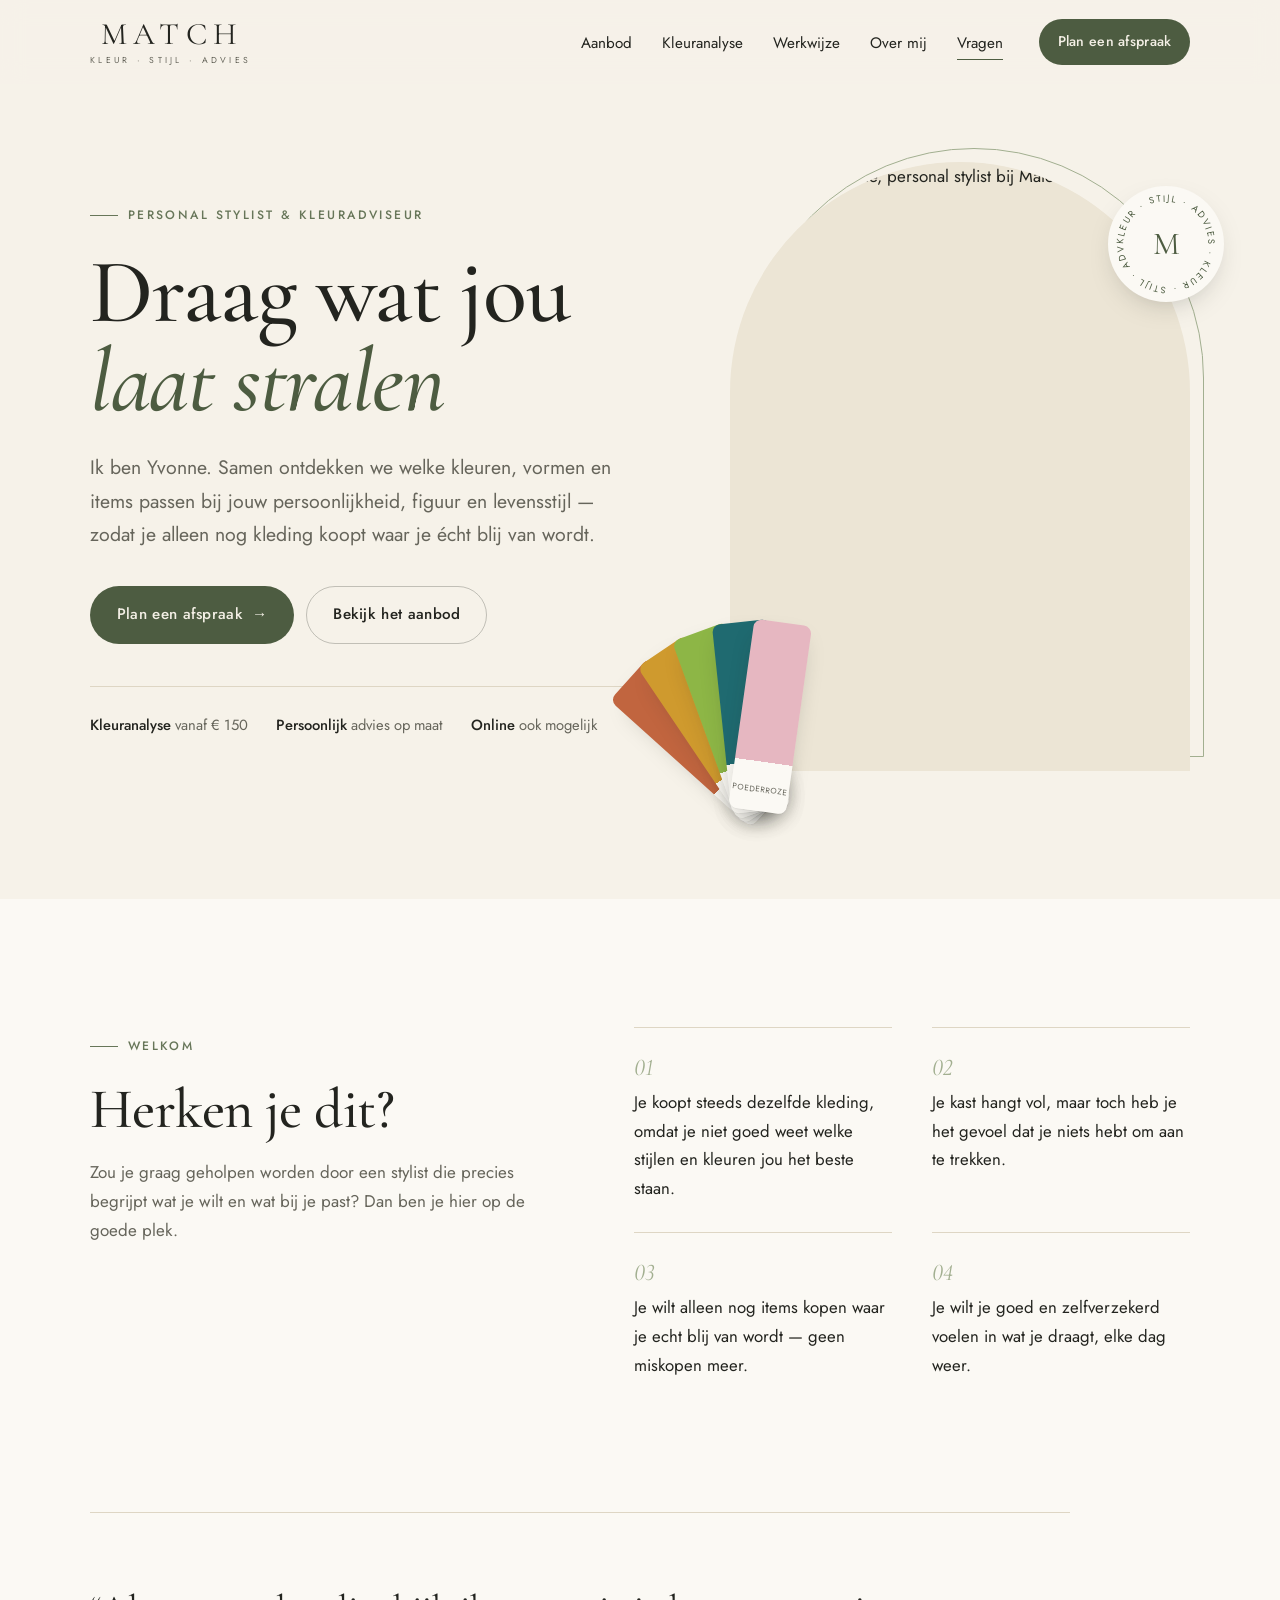
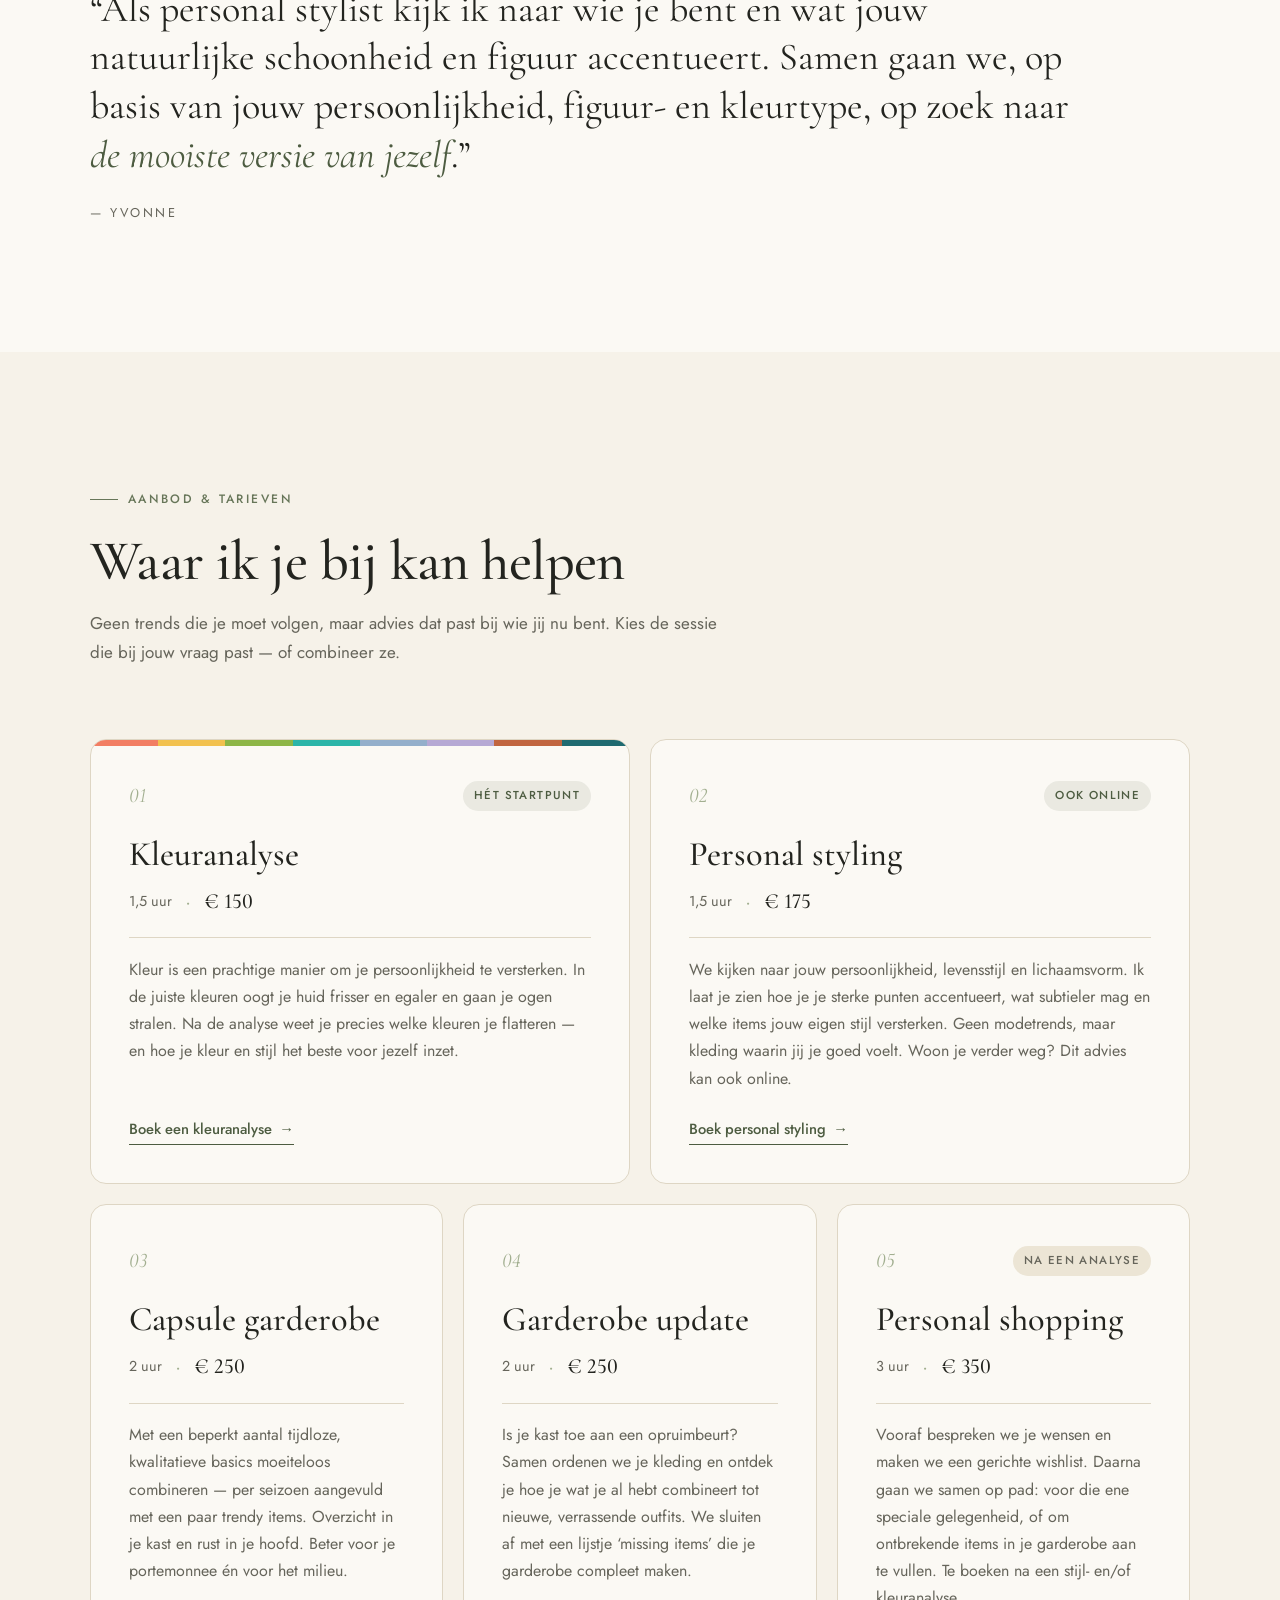
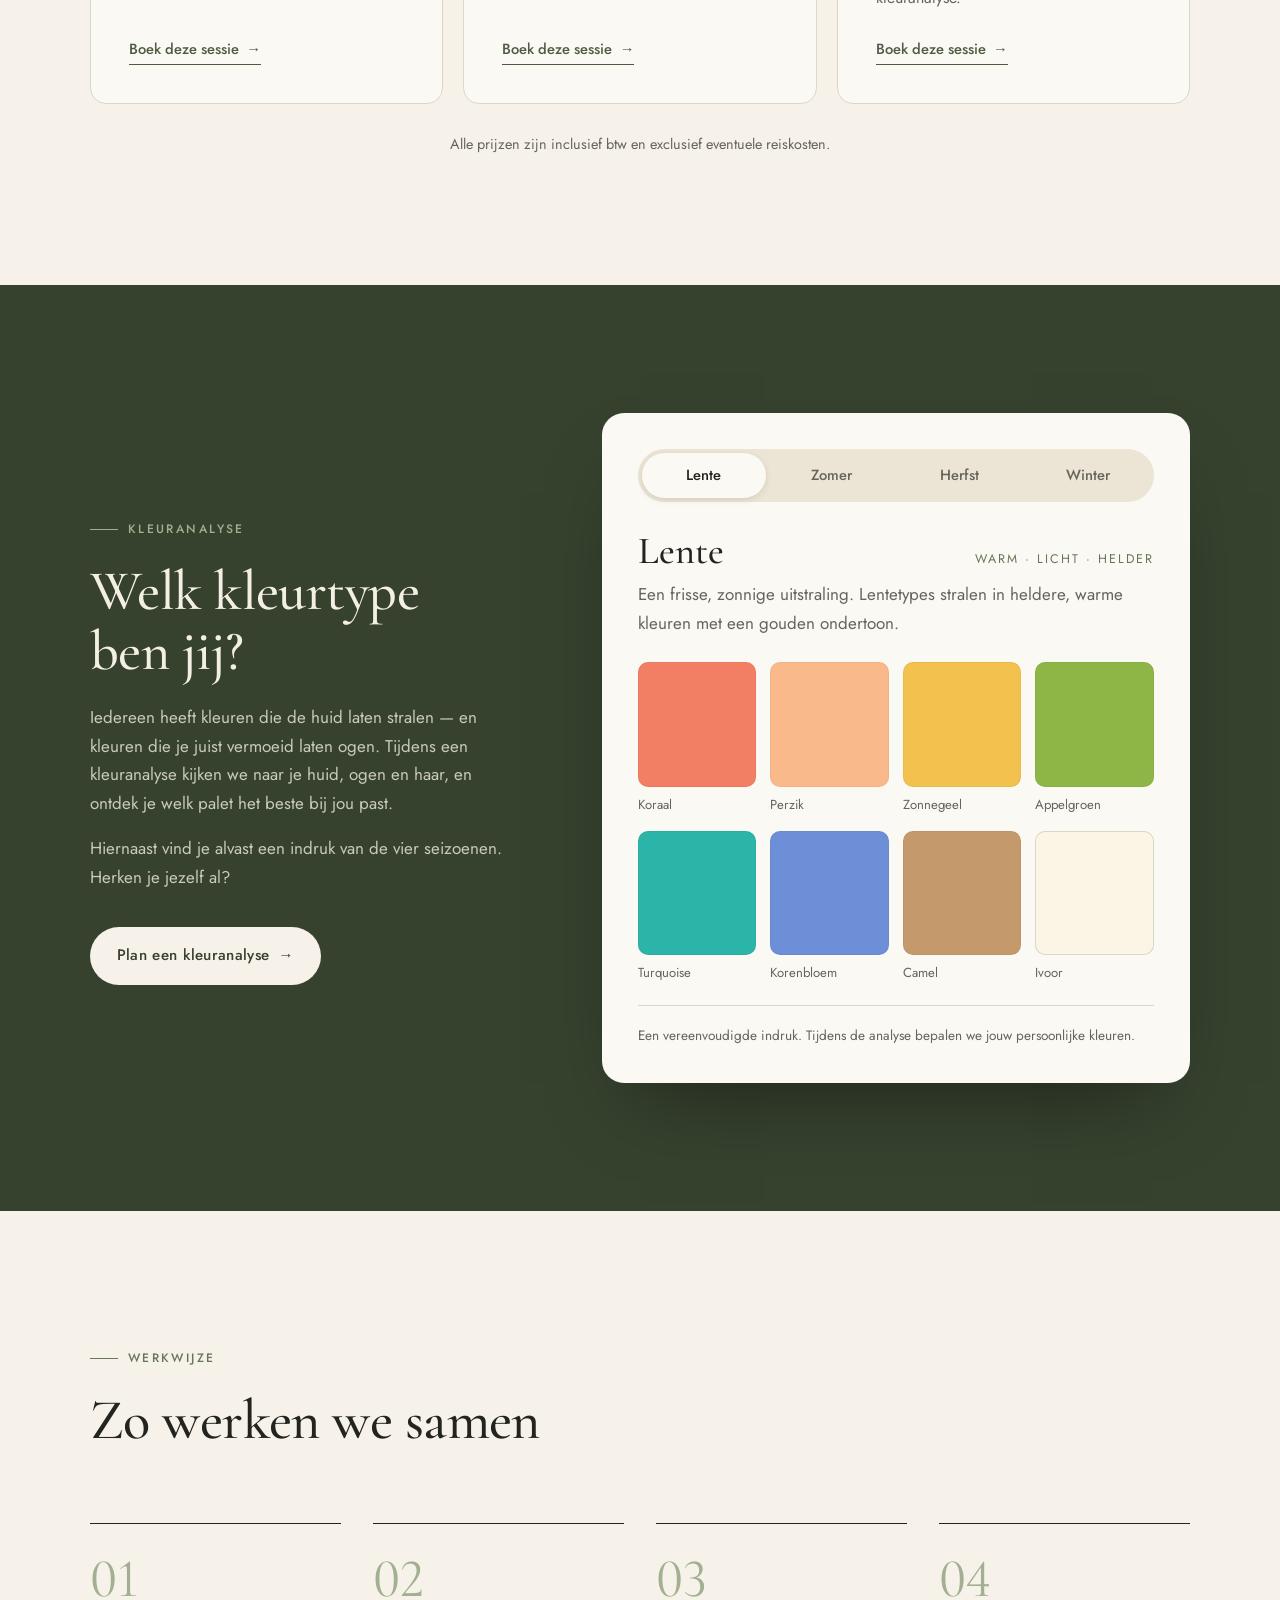
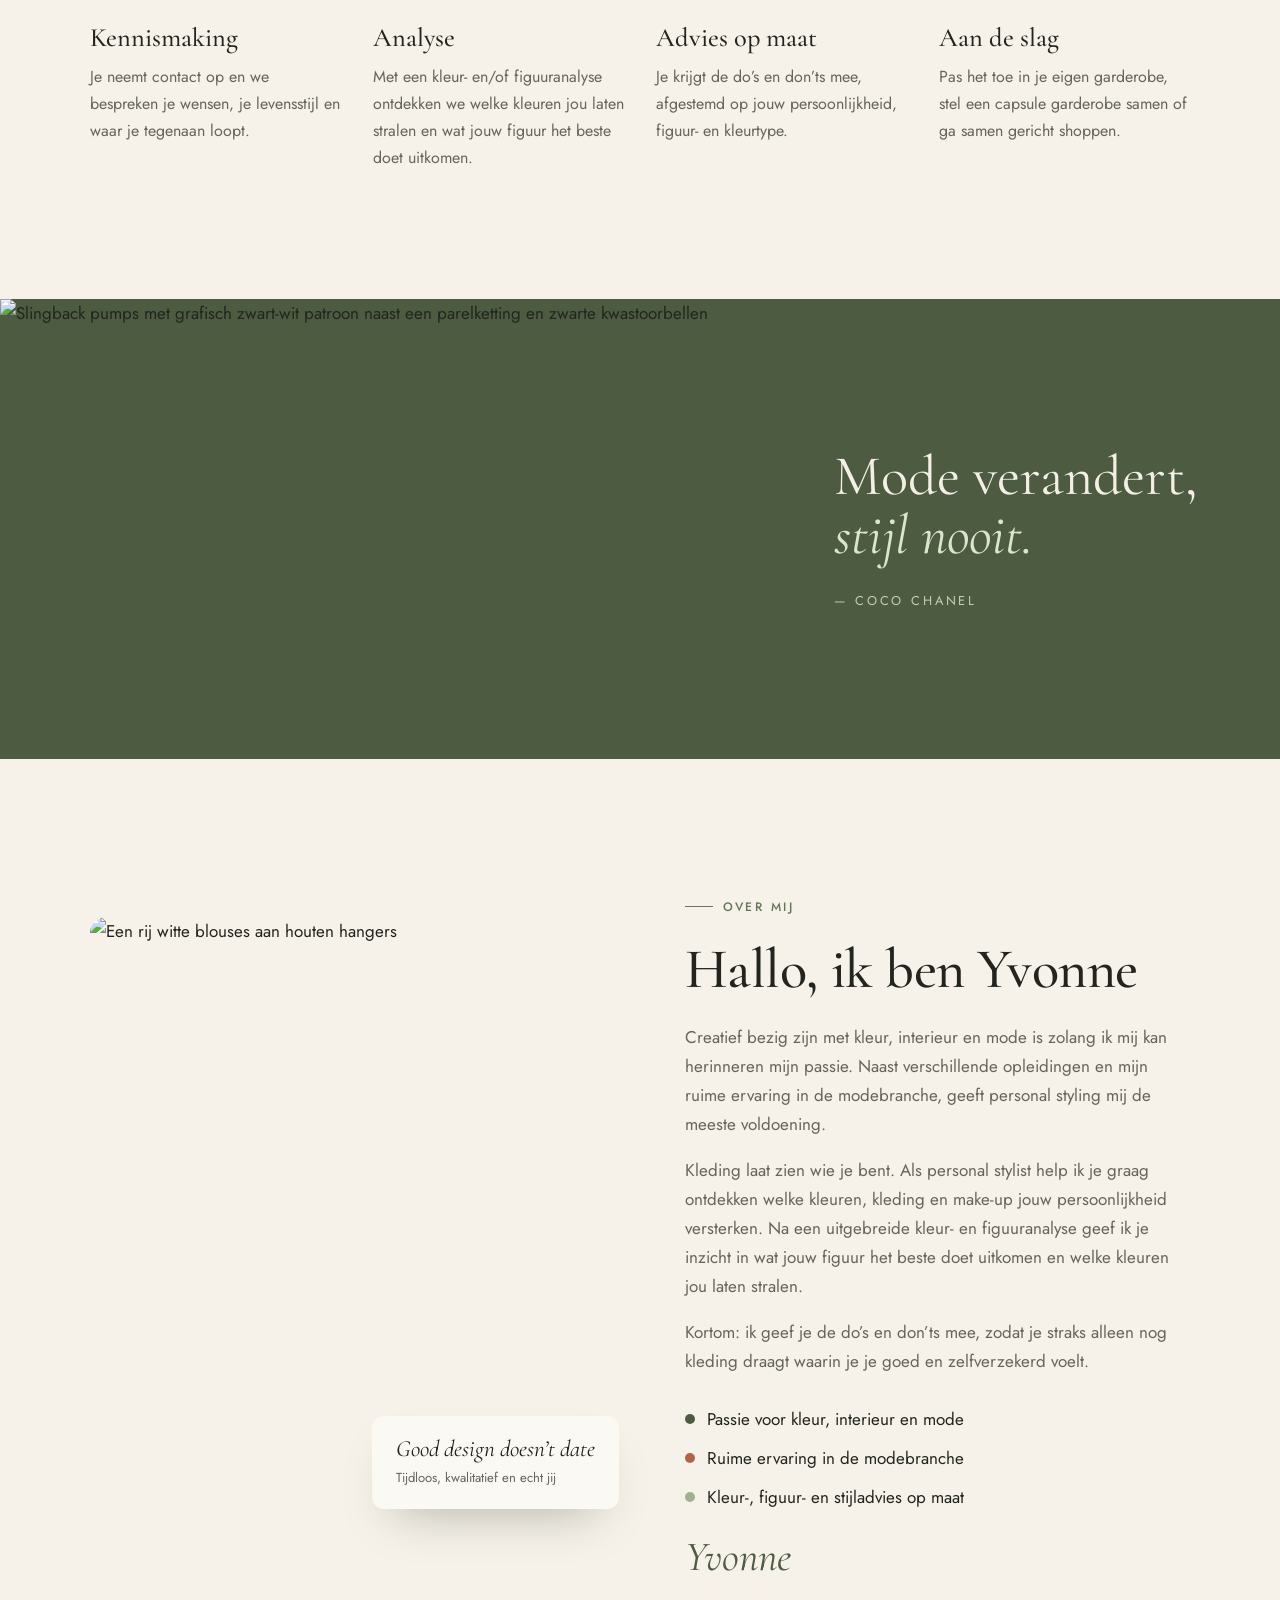
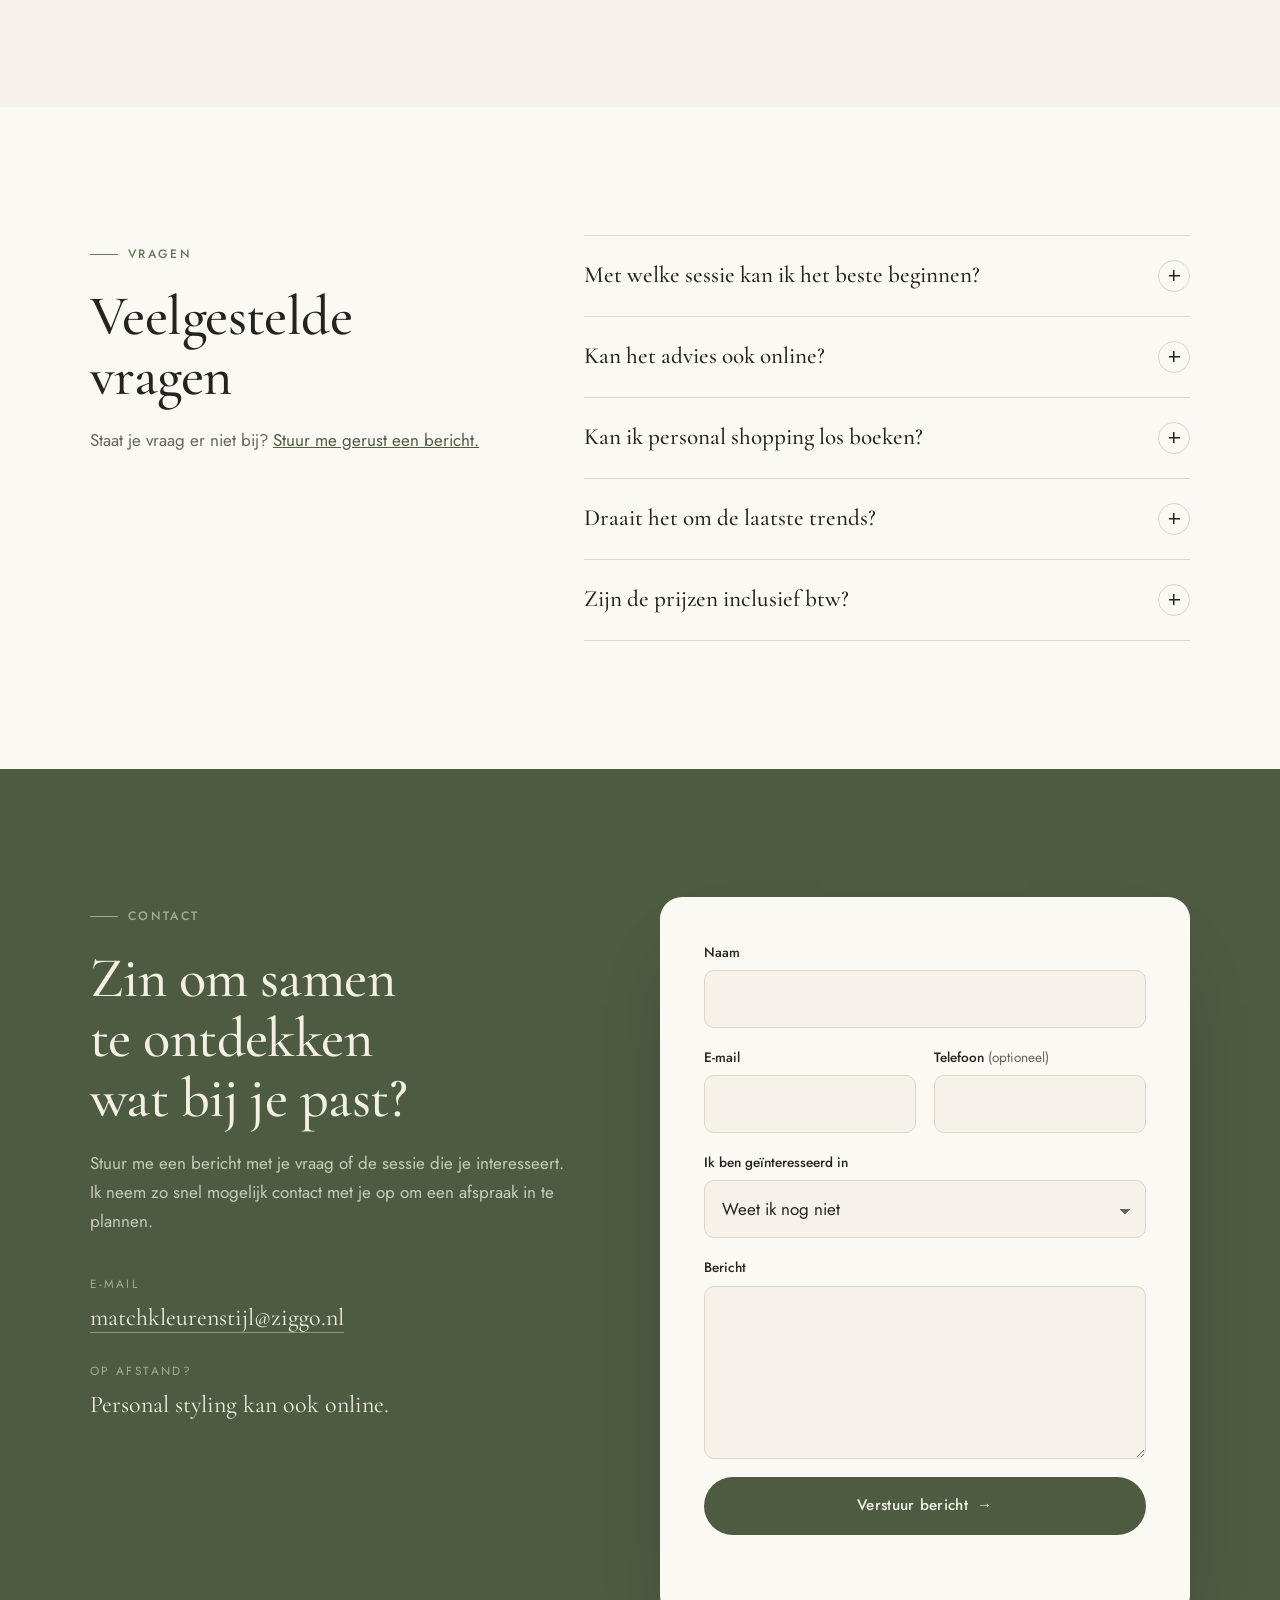
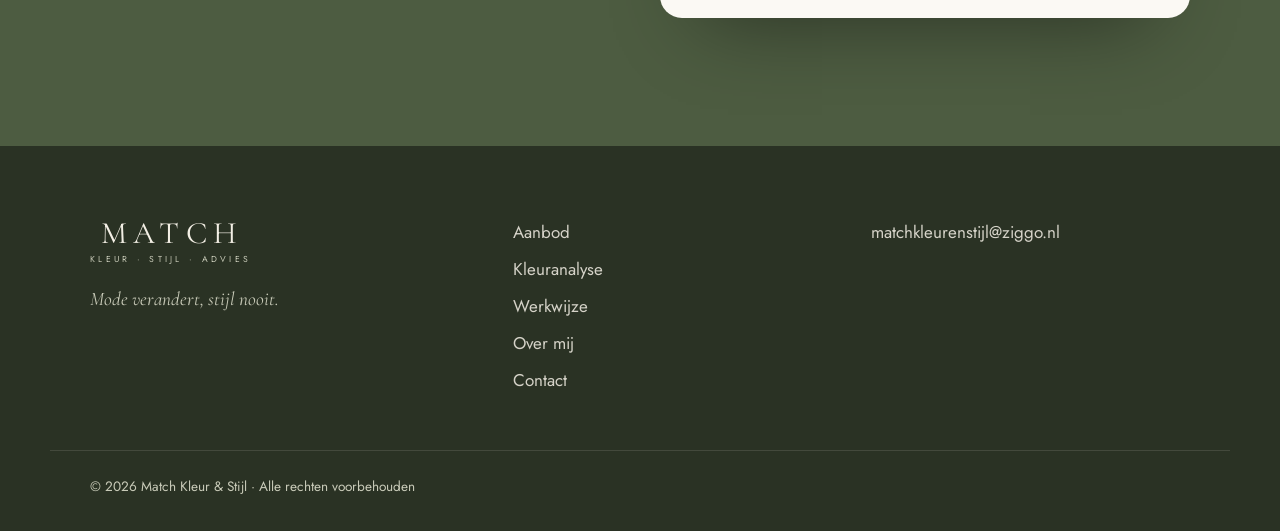
==== index.html @ b8c2ab74 "Redesign Match Kleur & Stijl website (preview, noindex) Static one-page site: hero, services with pr" ====
<!doctype html>
<html lang="nl">
<head>
  <meta charset="utf-8">
  <meta name="viewport" content="width=device-width, initial-scale=1">
  <!-- Preview build: keep out of search engines. Remove this line when the site goes live. -->
  <meta name="robots" content="noindex, nofollow">
  <title>Match Kleur &amp; Stijl | Kleuranalyse &amp; personal styling door Yvonne</title>
  <meta name="description" content="Persoonlijk kleur- en stijladvies van Yvonne. Kleuranalyse, personal styling, capsule garderobe, garderobe update en personal shopping. Ontdek wat jou laat stralen.">
  <link rel="canonical" href="https://www.matchkleurenstijl.nl/">
  <meta name="theme-color" content="#4D5C41">

  <meta property="og:type" content="website">
  <meta property="og:locale" content="nl_NL">
  <meta property="og:site_name" content="Match Kleur &amp; Stijl">
  <meta property="og:title" content="Match Kleur &amp; Stijl — Draag wat jou laat stralen">
  <meta property="og:description" content="Persoonlijk kleur- en stijladvies van Yvonne: kleuranalyse, personal styling, capsule garderobe en personal shopping.">
  <meta property="og:url" content="https://www.matchkleurenstijl.nl/">
  <meta property="og:image" content="https://irp.cdn-website.com/dffe82bb/dms3rep/multi/opt/Yvonne+web+juli+2026-1920w.jpg">

  <link rel="icon" href="data:image/svg+xml,%3Csvg xmlns='http://www.w3.org/2000/svg' viewBox='0 0 64 64'%3E%3Crect width='64' height='64' rx='14' fill='%234D5C41'/%3E%3Ctext x='32' y='44' text-anchor='middle' font-family='Georgia,serif' font-size='34' fill='%23F6F2E9'%3EM%3C/text%3E%3C/svg%3E">

  <link rel="preconnect" href="https://fonts.googleapis.com">
  <link rel="preconnect" href="https://fonts.gstatic.com" crossorigin>
  <link rel="stylesheet" href="https://fonts.googleapis.com/css2?family=Cormorant+Garamond:ital,wght@0,400;0,500;0,600;1,400;1,500&family=Jost:wght@300;400;500&display=swap">
  <link rel="preload" as="image" href="https://irp.cdn-website.com/dffe82bb/dms3rep/multi/opt/Yvonne+web+juli+2026-1920w.jpg">
  <link rel="stylesheet" href="assets/css/style.css">

  <script type="application/ld+json">
  {
    "@context": "https://schema.org",
    "@type": "ProfessionalService",
    "name": "Match Kleur & Stijl",
    "description": "Persoonlijk kleur- en stijladvies: kleuranalyse, personal styling, capsule garderobe, garderobe update en personal shopping.",
    "url": "https://www.matchkleurenstijl.nl/",
    "email": "matchkleurenstijl@ziggo.nl",
    "image": "https://irp.cdn-website.com/dffe82bb/dms3rep/multi/opt/Yvonne+web+juli+2026-1920w.jpg",
    "priceRange": "€150 – €350",
    "founder": { "@type": "Person", "name": "Yvonne" },
    "areaServed": "NL",
    "hasOfferCatalog": {
      "@type": "OfferCatalog",
      "name": "Aanbod",
      "itemListElement": [
        { "@type": "Offer", "price": "150", "priceCurrency": "EUR", "itemOffered": { "@type": "Service", "name": "Kleuranalyse (1,5 uur)" } },
        { "@type": "Offer", "price": "175", "priceCurrency": "EUR", "itemOffered": { "@type": "Service", "name": "Personal styling (1,5 uur)" } },
        { "@type": "Offer", "price": "250", "priceCurrency": "EUR", "itemOffered": { "@type": "Service", "name": "Capsule garderobe (2 uur)" } },
        { "@type": "Offer", "price": "250", "priceCurrency": "EUR", "itemOffered": { "@type": "Service", "name": "Garderobe update (2 uur)" } },
        { "@type": "Offer", "price": "350", "priceCurrency": "EUR", "itemOffered": { "@type": "Service", "name": "Personal shopping (3 uur)" } }
      ]
    }
  }
  </script>
</head>
<body>
  <a class="skip-link" href="#main">Naar de inhoud</a>

  <header class="site-header" id="site-header">
    <div class="container header-inner">
      <a class="wordmark" href="#top" aria-label="Match Kleur &amp; Stijl, naar boven">
        <span class="wm-main">Match</span>
        <span class="wm-sub">Kleur · Stijl · Advies</span>
      </a>

      <nav class="main-nav" id="main-nav" aria-label="Hoofdmenu">
        <ul>
          <li><a href="#aanbod">Aanbod</a></li>
          <li><a href="#kleuranalyse">Kleuranalyse</a></li>
          <li><a href="#werkwijze">Werkwijze</a></li>
          <li><a href="#over">Over mij</a></li>
          <li><a href="#vragen">Vragen</a></li>
        </ul>
        <a class="btn btn-primary btn-sm" href="#contact">Plan een afspraak</a>
      </nav>

      <button class="nav-toggle" type="button" aria-expanded="false" aria-controls="main-nav">
        <span class="sr-only">Menu openen</span>
        <span class="bars" aria-hidden="true"></span>
      </button>
    </div>
  </header>

  <main id="main">

    <!-- HERO -->
    <section class="hero" id="top">
      <div class="container hero-grid">
        <div class="hero-copy">
          <p class="eyebrow reveal">Personal stylist &amp; kleuradviseur</p>
          <h1 class="reveal">Draag wat jou <em>laat stralen</em></h1>
          <p class="lead reveal">
            Ik ben Yvonne. Samen ontdekken we welke kleuren, vormen en items passen bij jouw
            persoonlijkheid, figuur en levensstijl — zodat je alleen nog kleding koopt waar je
            écht blij van wordt.
          </p>
          <div class="hero-actions reveal">
            <a class="btn btn-primary" href="#contact">Plan een afspraak <span aria-hidden="true">→</span></a>
            <a class="btn btn-ghost" href="#aanbod">Bekijk het aanbod</a>
          </div>
          <ul class="hero-facts reveal">
            <li><strong>Kleuranalyse</strong> vanaf € 150</li>
            <li><strong>Persoonlijk</strong> advies op maat</li>
            <li><strong>Online</strong> ook mogelijk</li>
          </ul>
        </div>

        <div class="hero-visual reveal">
          <figure class="arch">
            <img src="https://irp.cdn-website.com/dffe82bb/dms3rep/multi/opt/Yvonne+web+juli+2026-1920w.jpg"
                 alt="Portret van Yvonne, personal stylist bij Match Kleur &amp; Stijl"
                 width="1365" height="1898" fetchpriority="high">
          </figure>

          <div class="fan" aria-hidden="true">
            <span class="chip" style="--c:#C1653F; --r:-48deg"><i>Terracotta</i></span>
            <span class="chip" style="--c:#CF9A2E; --r:-34deg"><i>Oker</i></span>
            <span class="chip" style="--c:#8DB646; --r:-20deg"><i>Appelgroen</i></span>
            <span class="chip" style="--c:#1F6A70; --r:-6deg"><i>Petrol</i></span>
            <span class="chip" style="--c:#E6B7C1; --r:8deg"><i>Poederroze</i></span>
          </div>

          <div class="badge" aria-hidden="true">
            <svg viewBox="0 0 120 120">
              <defs><path id="circle" d="M60,60 m-44,0 a44,44 0 1,1 88,0 a44,44 0 1,1 -88,0"/></defs>
              <text><textPath href="#circle">Kleur · Stijl · Advies · Kleur · Stijl · Advies ·</textPath></text>
            </svg>
            <span class="badge-m">M</span>
          </div>
        </div>
      </div>
    </section>

    <!-- HERKEN JE DIT -->
    <section class="section recognize" aria-labelledby="herken-title">
      <div class="container recognize-grid">
        <div class="recognize-head">
          <p class="eyebrow reveal">Welkom</p>
          <h2 id="herken-title" class="reveal">Herken je dit?</h2>
          <p class="reveal">Zou je graag geholpen worden door een stylist die precies begrijpt wat je wilt en wat bij je past? Dan ben je hier op de goede plek.</p>
        </div>
        <ol class="recognize-list">
          <li class="reveal"><span class="num">01</span><p>Je koopt steeds dezelfde kleding, omdat je niet goed weet welke stijlen en kleuren jou het beste staan.</p></li>
          <li class="reveal"><span class="num">02</span><p>Je kast hangt vol, maar toch heb je het gevoel dat je niets hebt om aan te trekken.</p></li>
          <li class="reveal"><span class="num">03</span><p>Je wilt alleen nog items kopen waar je echt blij van wordt — geen miskopen meer.</p></li>
          <li class="reveal"><span class="num">04</span><p>Je wilt je goed en zelfverzekerd voelen in wat je draagt, elke dag weer.</p></li>
        </ol>
      </div>

      <div class="container">
        <blockquote class="statement reveal">
          <p>“Als personal stylist kijk ik naar wie je bent en wat jouw natuurlijke schoonheid en figuur accentueert. Samen gaan we, op basis van jouw persoonlijkheid, figuur- en kleurtype, op zoek naar <em>de mooiste versie van jezelf</em>.”</p>
          <footer>— Yvonne</footer>
        </blockquote>
      </div>
    </section>

    <!-- AANBOD -->
    <section class="section offer" id="aanbod" aria-labelledby="aanbod-title">
      <div class="container">
        <div class="section-head">
          <p class="eyebrow reveal">Aanbod &amp; tarieven</p>
          <h2 id="aanbod-title" class="reveal">Waar ik je bij kan helpen</h2>
          <p class="reveal">Geen trends die je moet volgen, maar advies dat past bij wie jij nu bent. Kies de sessie die bij jouw vraag past — of combineer ze.</p>
        </div>

        <div class="cards">
          <article class="card card-featured reveal">
            <div class="card-stripe" aria-hidden="true"></div>
            <div class="card-top"><span class="card-num">01</span><span class="tag">Hét startpunt</span></div>
            <h3>Kleuranalyse</h3>
            <p class="card-meta"><span>1,5 uur</span><span class="price">€ 150</span></p>
            <p>Kleur is een prachtige manier om je persoonlijkheid te versterken. In de juiste kleuren oogt je huid frisser en egaler en gaan je ogen stralen. Na de analyse weet je precies welke kleuren je flatteren — en hoe je kleur en stijl het beste voor jezelf inzet.</p>
            <a class="card-link" href="#contact" data-service="Kleuranalyse">Boek een kleuranalyse <span aria-hidden="true">→</span></a>
          </article>

          <article class="card card-featured reveal">
            <div class="card-top"><span class="card-num">02</span><span class="tag">Ook online</span></div>
            <h3>Personal styling</h3>
            <p class="card-meta"><span>1,5 uur</span><span class="price">€ 175</span></p>
            <p>We kijken naar jouw persoonlijkheid, levensstijl en lichaamsvorm. Ik laat je zien hoe je je sterke punten accentueert, wat subtieler mag en welke items jouw eigen stijl versterken. Geen modetrends, maar kleding waarin jij je goed voelt. Woon je verder weg? Dit advies kan ook online.</p>
            <a class="card-link" href="#contact" data-service="Personal styling">Boek personal styling <span aria-hidden="true">→</span></a>
          </article>

          <article class="card reveal">
            <div class="card-top"><span class="card-num">03</span></div>
            <h3>Capsule garderobe</h3>
            <p class="card-meta"><span>2 uur</span><span class="price">€ 250</span></p>
            <p>Met een beperkt aantal tijdloze, kwalitatieve basics moeiteloos combineren — per seizoen aangevuld met een paar trendy items. Overzicht in je kast en rust in je hoofd. Beter voor je portemonnee én voor het milieu.</p>
            <a class="card-link" href="#contact" data-service="Capsule garderobe">Boek deze sessie <span aria-hidden="true">→</span></a>
          </article>

          <article class="card reveal">
            <div class="card-top"><span class="card-num">04</span></div>
            <h3>Garderobe update</h3>
            <p class="card-meta"><span>2 uur</span><span class="price">€ 250</span></p>
            <p>Is je kast toe aan een opruimbeurt? Samen ordenen we je kleding en ontdek je hoe je wat je al hebt combineert tot nieuwe, verrassende outfits. We sluiten af met een lijstje ‘missing items’ die je garderobe compleet maken.</p>
            <a class="card-link" href="#contact" data-service="Garderobe update">Boek deze sessie <span aria-hidden="true">→</span></a>
          </article>

          <article class="card reveal">
            <div class="card-top"><span class="card-num">05</span><span class="tag tag-muted">Na een analyse</span></div>
            <h3>Personal shopping</h3>
            <p class="card-meta"><span>3 uur</span><span class="price">€ 350</span></p>
            <p>Vooraf bespreken we je wensen en maken we een gerichte wishlist. Daarna gaan we samen op pad: voor die ene speciale gelegenheid, of om ontbrekende items in je garderobe aan te vullen. Te boeken na een stijl- en/of kleuranalyse.</p>
            <a class="card-link" href="#contact" data-service="Personal shopping">Boek deze sessie <span aria-hidden="true">→</span></a>
          </article>
        </div>

        <p class="fineprint reveal">Alle prijzen zijn inclusief btw en exclusief eventuele reiskosten.</p>
      </div>
    </section>

    <!-- KLEURANALYSE -->
    <section class="section colors" id="kleuranalyse" aria-labelledby="kleur-title">
      <div class="container colors-grid">
        <div class="colors-copy">
          <p class="eyebrow eyebrow-light reveal">Kleuranalyse</p>
          <h2 id="kleur-title" class="reveal">Welk kleurtype ben jij?</h2>
          <p class="reveal">Iedereen heeft kleuren die de huid laten stralen — en kleuren die je juist vermoeid laten ogen. Tijdens een kleuranalyse kijken we naar je huid, ogen en haar, en ontdek je welk palet het beste bij jou past.</p>
          <p class="reveal">Hiernaast vind je alvast een indruk van de vier seizoenen. Herken je jezelf al?</p>
          <a class="btn btn-light reveal" href="#contact" data-service="Kleuranalyse">Plan een kleuranalyse <span aria-hidden="true">→</span></a>
        </div>

        <div class="palette reveal">
          <div class="season-tabs" role="tablist" aria-label="Kleurseizoenen">
            <button role="tab" id="tab-lente" aria-controls="panel-lente" aria-selected="true">Lente</button>
            <button role="tab" id="tab-zomer" aria-controls="panel-zomer" aria-selected="false" tabindex="-1">Zomer</button>
            <button role="tab" id="tab-herfst" aria-controls="panel-herfst" aria-selected="false" tabindex="-1">Herfst</button>
            <button role="tab" id="tab-winter" aria-controls="panel-winter" aria-selected="false" tabindex="-1">Winter</button>
          </div>

          <div class="season-panel" role="tabpanel" id="panel-lente" aria-labelledby="tab-lente">
            <div class="season-head">
              <h3>Lente</h3>
              <p class="season-keys">Warm · licht · helder</p>
            </div>
            <p>Een frisse, zonnige uitstraling. Lentetypes stralen in heldere, warme kleuren met een gouden ondertoon.</p>
            <ul class="swatches">
              <li style="--c:#F27E63"><span class="sw"></span>Koraal</li>
              <li style="--c:#F9B98B"><span class="sw"></span>Perzik</li>
              <li style="--c:#F2C14E"><span class="sw"></span>Zonnegeel</li>
              <li style="--c:#8DB646"><span class="sw"></span>Appelgroen</li>
              <li style="--c:#2BB5A8"><span class="sw"></span>Turquoise</li>
              <li style="--c:#6C8FD8"><span class="sw"></span>Korenbloem</li>
              <li style="--c:#C49A6C"><span class="sw"></span>Camel</li>
              <li style="--c:#FBF5E6"><span class="sw sw-light"></span>Ivoor</li>
            </ul>
          </div>

          <div class="season-panel" role="tabpanel" id="panel-zomer" aria-labelledby="tab-zomer">
            <div class="season-head">
              <h3>Zomer</h3>
              <p class="season-keys">Koel · licht · zacht</p>
            </div>
            <p>Zacht en verfijnd. Zomertypes komen het mooist uit in gedempte, koele tinten met een blauwe ondertoon.</p>
            <ul class="swatches">
              <li style="--c:#E6B7C1"><span class="sw"></span>Poederroze</li>
              <li style="--c:#B6A9D4"><span class="sw"></span>Lavendel</li>
              <li style="--c:#94AFCB"><span class="sw"></span>Zachtblauw</li>
              <li style="--c:#A9C4B8"><span class="sw"></span>Mintgrijs</li>
              <li style="--c:#B85C7E"><span class="sw"></span>Framboos</li>
              <li style="--c:#B28588"><span class="sw"></span>Oudroze</li>
              <li style="--c:#9DA3A8"><span class="sw"></span>Duifgrijs</li>
              <li style="--c:#4E6383"><span class="sw"></span>Grijsblauw</li>
            </ul>
          </div>

          <div class="season-panel" role="tabpanel" id="panel-herfst" aria-labelledby="tab-herfst">
            <div class="season-head">
              <h3>Herfst</h3>
              <p class="season-keys">Warm · diep · gedempt</p>
            </div>
            <p>Rijk en aards. Herfsttypes stralen in warme, diepe kleuren die doen denken aan bladeren, kruiden en goud.</p>
            <ul class="swatches">
              <li style="--c:#C1653F"><span class="sw"></span>Terracotta</li>
              <li style="--c:#CF9A2E"><span class="sw"></span>Mosterd</li>
              <li style="--c:#6F7C3A"><span class="sw"></span>Olijf</li>
              <li style="--c:#9C4A26"><span class="sw"></span>Roest</li>
              <li style="--c:#B8865A"><span class="sw"></span>Camel</li>
              <li style="--c:#1F6A70"><span class="sw"></span>Petrol</li>
              <li style="--c:#5A3A26"><span class="sw"></span>Chocolade</li>
              <li style="--c:#F1E3C6"><span class="sw sw-light"></span>Crème</li>
            </ul>
          </div>

          <div class="season-panel" role="tabpanel" id="panel-winter" aria-labelledby="tab-winter">
            <div class="season-head">
              <h3>Winter</h3>
              <p class="season-keys">Koel · diep · helder</p>
            </div>
            <p>Krachtig en contrastrijk. Wintertypes dragen heldere, koele kleuren en zwart-witcontrasten moeiteloos.</p>
            <ul class="swatches">
              <li style="--c:#FFFFFF"><span class="sw sw-light"></span>Zuiver wit</li>
              <li style="--c:#141414"><span class="sw"></span>Zwart</li>
              <li style="--c:#2445A8"><span class="sw"></span>Koningsblauw</li>
              <li style="--c:#00855F"><span class="sw"></span>Smaragd</li>
              <li style="--c:#C8137A"><span class="sw"></span>Fuchsia</li>
              <li style="--c:#F4D9E6"><span class="sw sw-light"></span>IJsroze</li>
              <li style="--c:#B5122E"><span class="sw"></span>Blauwrood</li>
              <li style="--c:#3A3D43"><span class="sw"></span>Antraciet</li>
            </ul>
          </div>

          <p class="palette-note">Een vereenvoudigde indruk. Tijdens de analyse bepalen we jouw persoonlijke kleuren.</p>
        </div>
      </div>
    </section>

    <!-- WERKWIJZE -->
    <section class="section process" id="werkwijze" aria-labelledby="werkwijze-title">
      <div class="container">
        <div class="section-head">
          <p class="eyebrow reveal">Werkwijze</p>
          <h2 id="werkwijze-title" class="reveal">Zo werken we samen</h2>
        </div>
        <ol class="steps">
          <li class="reveal">
            <span class="step-num">01</span>
            <h3>Kennismaking</h3>
            <p>Je neemt contact op en we bespreken je wensen, je levensstijl en waar je tegenaan loopt.</p>
          </li>
          <li class="reveal">
            <span class="step-num">02</span>
            <h3>Analyse</h3>
            <p>Met een kleur- en/of figuuranalyse ontdekken we welke kleuren jou laten stralen en wat jouw figuur het beste doet uitkomen.</p>
          </li>
          <li class="reveal">
            <span class="step-num">03</span>
            <h3>Advies op maat</h3>
            <p>Je krijgt de do’s en don’ts mee, afgestemd op jouw persoonlijkheid, figuur- en kleurtype.</p>
          </li>
          <li class="reveal">
            <span class="step-num">04</span>
            <h3>Aan de slag</h3>
            <p>Pas het toe in je eigen garderobe, stel een capsule garderobe samen of ga samen gericht shoppen.</p>
          </li>
        </ol>
      </div>
    </section>

    <!-- QUOTE -->
    <section class="quote-band" aria-label="Citaat">
      <div class="quote-img">
        <img src="https://irp.cdn-website.com/dffe82bb/dms3rep/multi/opt/Augustus+top%21%21%214-1920w.JPG"
             alt="Slingback pumps met grafisch zwart-wit patroon naast een parelketting en zwarte kwastoorbellen"
             loading="lazy" width="1920" height="900">
      </div>
      <figure class="quote-text">
        <blockquote><p>Mode verandert, <em>stijl nooit.</em></p></blockquote>
        <figcaption>— Coco Chanel</figcaption>
      </figure>
    </section>

    <!-- OVER -->
    <section class="section about" id="over" aria-labelledby="over-title">
      <div class="container about-grid">
        <div class="about-visual reveal">
          <img src="https://irp.cdn-website.com/dffe82bb/dms3rep/multi/opt/Supermooi-wit-juli-2026-1280w.png"
               alt="Een rij witte blouses aan houten hangers"
               loading="lazy" width="1280" height="720">
          <div class="about-card">
            <span class="about-card-title">Good design doesn’t date</span>
            <span class="about-card-sub">Tijdloos, kwalitatief en echt jij</span>
          </div>
        </div>

        <div class="about-copy">
          <p class="eyebrow reveal">Over mij</p>
          <h2 id="over-title" class="reveal">Hallo, ik ben Yvonne</h2>
          <p class="reveal">Creatief bezig zijn met kleur, interieur en mode is zolang ik mij kan herinneren mijn passie. Naast verschillende opleidingen en mijn ruime ervaring in de modebranche, geeft personal styling mij de meeste voldoening.</p>
          <p class="reveal">Kleding laat zien wie je bent. Als personal stylist help ik je graag ontdekken welke kleuren, kleding en make-up jouw persoonlijkheid versterken. Na een uitgebreide kleur- en figuuranalyse geef ik je inzicht in wat jouw figuur het beste doet uitkomen en welke kleuren jou laten stralen.</p>
          <p class="reveal">Kortom: ik geef je de do’s en don’ts mee, zodat je straks alleen nog kleding draagt waarin je je goed en zelfverzekerd voelt.</p>
          <ul class="about-points reveal">
            <li>Passie voor kleur, interieur en mode</li>
            <li>Ruime ervaring in de modebranche</li>
            <li>Kleur-, figuur- en stijladvies op maat</li>
          </ul>
          <p class="signature reveal">Yvonne</p>
        </div>
      </div>
    </section>

    <!-- FAQ -->
    <section class="section faq" id="vragen" aria-labelledby="faq-title">
      <div class="container faq-grid">
        <div class="faq-head">
          <p class="eyebrow reveal">Vragen</p>
          <h2 id="faq-title" class="reveal">Veelgestelde vragen</h2>
          <p class="reveal">Staat je vraag er niet bij? <a href="#contact">Stuur me gerust een bericht.</a></p>
        </div>
        <div class="faq-list">
          <details class="reveal">
            <summary>Met welke sessie kan ik het beste beginnen?</summary>
            <p>Een kleuranalyse en/of personal styling vormen de basis: daarna weet je precies wat bij je past. Vanuit daar kun je verder met een capsule garderobe, een garderobe update of personal shopping.</p>
          </details>
          <details class="reveal">
            <summary>Kan het advies ook online?</summary>
            <p>Ja. Woon je verder weg? Geen probleem — personal styling kan ook online plaatsvinden.</p>
          </details>
          <details class="reveal">
            <summary>Kan ik personal shopping los boeken?</summary>
            <p>Personal shopping is te boeken na een stijl- en/of kleuranalyse. Zo weten we allebei al wat het beste bij je past en kunnen we de tijd volledig benutten om gericht te zoeken.</p>
          </details>
          <details class="reveal">
            <summary>Draait het om de laatste trends?</summary>
            <p>Nee. De focus ligt niet op wat de laatste modetrends voorschrijven, maar op wat echt bij je past: kleding waar jij je goed in voelt en die aansluit bij wie je nu bent.</p>
          </details>
          <details class="reveal">
            <summary>Zijn de prijzen inclusief btw?</summary>
            <p>Ja, alle prijzen zijn inclusief btw en exclusief eventuele reiskosten.</p>
          </details>
        </div>
      </div>
    </section>

    <!-- CONTACT -->
    <section class="section contact" id="contact" aria-labelledby="contact-title">
      <div class="container contact-grid">
        <div class="contact-copy">
          <p class="eyebrow eyebrow-light reveal">Contact</p>
          <h2 id="contact-title" class="reveal">Zin om samen te ontdekken wat bij je past?</h2>
          <p class="reveal">Stuur me een bericht met je vraag of de sessie die je interesseert. Ik neem zo snel mogelijk contact met je op om een afspraak in te plannen.</p>
          <dl class="contact-details reveal">
            <div>
              <dt>E-mail</dt>
              <dd><a href="mailto:matchkleurenstijl@ziggo.nl">matchkleurenstijl@ziggo.nl</a></dd>
            </div>
            <div>
              <dt>Op afstand?</dt>
              <dd>Personal styling kan ook online.</dd>
            </div>
          </dl>
        </div>

        <form class="contact-form reveal" id="contact-form" novalidate>
          <div class="field">
            <label for="f-name">Naam</label>
            <input id="f-name" name="naam" type="text" autocomplete="name" required>
          </div>
          <div class="field-row">
            <div class="field">
              <label for="f-email">E-mail</label>
              <input id="f-email" name="email" type="email" autocomplete="email" required>
            </div>
            <div class="field">
              <label for="f-phone">Telefoon <span class="optional">(optioneel)</span></label>
              <input id="f-phone" name="telefoon" type="tel" autocomplete="tel">
            </div>
          </div>
          <div class="field">
            <label for="f-service">Ik ben geïnteresseerd in</label>
            <select id="f-service" name="interesse">
              <option value="Weet ik nog niet">Weet ik nog niet</option>
              <option>Kleuranalyse</option>
              <option>Personal styling</option>
              <option>Capsule garderobe</option>
              <option>Garderobe update</option>
              <option>Personal shopping</option>
            </select>
          </div>
          <div class="field">
            <label for="f-message">Bericht</label>
            <textarea id="f-message" name="bericht" rows="5" required></textarea>
          </div>
          <button class="btn btn-primary btn-block" type="submit">Verstuur bericht <span aria-hidden="true">→</span></button>
          <p class="form-status" id="form-status" role="status" aria-live="polite"></p>
        </form>
      </div>
    </section>
  </main>

  <footer class="site-footer">
    <div class="container footer-grid">
      <div>
        <a class="wordmark wordmark-light" href="#top" aria-label="Match Kleur &amp; Stijl, naar boven">
          <span class="wm-main">Match</span>
          <span class="wm-sub">Kleur · Stijl · Advies</span>
        </a>
        <p class="footer-tag">Mode verandert, stijl nooit.</p>
      </div>
      <nav aria-label="Footer">
        <ul class="footer-nav">
          <li><a href="#aanbod">Aanbod</a></li>
          <li><a href="#kleuranalyse">Kleuranalyse</a></li>
          <li><a href="#werkwijze">Werkwijze</a></li>
          <li><a href="#over">Over mij</a></li>
          <li><a href="#contact">Contact</a></li>
        </ul>
      </nav>
      <div class="footer-contact">
        <a href="mailto:matchkleurenstijl@ziggo.nl">matchkleurenstijl@ziggo.nl</a>
      </div>
    </div>
    <div class="container footer-bottom">
      <p>© <span id="year">2026</span> Match Kleur &amp; Stijl · Alle rechten voorbehouden</p>
    </div>
  </footer>

  <script src="assets/js/main.js" defer></script>
</body>
</html>
---- assets/css/style.css ----
/* ==========================================================================
   Match Kleur & Stijl — stylesheet
   ========================================================================== */

:root {
  /* Brand palette — olive + cream, carried over from the original site */
  --cream: #F6F2E9;
  --paper: #FBF9F4;
  --sand: #ECE5D5;
  --line: #DED6C4;
  --olive: #4D5C41;
  --olive-deep: #36412E;
  --olive-night: #2A3224;
  --olive-soft: #677659;
  --sage: #A2AF90;
  --clay: #B0654A;
  --ink: #23241F;
  --muted: #66655B;
  --on-dark: #F3EFE5;
  --on-dark-muted: #C9CBB9;

  --serif: "Cormorant Garamond", "Cormorant", Georgia, "Times New Roman", serif;
  --sans: "Jost", "Helvetica Neue", Arial, system-ui, sans-serif;

  --container: 1180px;
  --gutter: clamp(20px, 4vw, 40px);
  --radius: 16px;
  --section-pad: clamp(84px, 10vw, 140px);
  --ease: cubic-bezier(.22, .61, .36, 1);
}

/* ---------- Reset ---------- */
*, *::before, *::after { box-sizing: border-box; }
html { scroll-behavior: smooth; scroll-padding-top: 88px; -webkit-text-size-adjust: 100%; }
body {
  margin: 0;
  font-family: var(--sans);
  font-size: 1.0625rem;
  line-height: 1.7;
  color: var(--ink);
  background: var(--cream);
  -webkit-font-smoothing: antialiased;
  text-rendering: optimizeLegibility;
}
img { display: block; max-width: 100%; height: auto; }
a { color: inherit; }
ul, ol { margin: 0; padding: 0; list-style: none; }
h1, h2, h3, p, figure, blockquote, dl, dd { margin: 0; }
button, input, select, textarea { font: inherit; color: inherit; }

.sr-only {
  position: absolute; width: 1px; height: 1px; padding: 0; margin: -1px;
  overflow: hidden; clip: rect(0 0 0 0); white-space: nowrap; border: 0;
}
.skip-link {
  position: absolute; left: 16px; top: -60px; z-index: 100;
  background: var(--olive); color: var(--on-dark); padding: 10px 16px; border-radius: 8px;
  text-decoration: none; transition: top .2s;
}
.skip-link:focus { top: 12px; }
:focus-visible { outline: 2px solid var(--clay); outline-offset: 3px; border-radius: 4px; }

.container { width: 100%; max-width: var(--container); margin: 0 auto; padding: 0 var(--gutter); }
.section { padding: var(--section-pad) 0; }

/* ---------- Type ---------- */
h1, h2, h3 { font-family: var(--serif); font-weight: 500; color: var(--ink); text-wrap: balance; }
/* Cormorant defaults to old-style figures; "01" would read as "OI" */
h1, h2, h3, .num, .card-num, .step-num, .price, .badge-m { font-variant-numeric: lining-nums; }
h1 {
  font-size: clamp(3.1rem, 2rem + 4.6vw, 5.9rem);
  line-height: .98;
  letter-spacing: -.015em;
}
h2 {
  font-size: clamp(2.3rem, 1.6rem + 2.4vw, 3.6rem);
  line-height: 1.06;
  letter-spacing: -.01em;
}
h3 { font-size: 1.9rem; line-height: 1.1; }
h1 em, h2 em { font-style: italic; color: var(--olive); }

.eyebrow {
  display: inline-flex; align-items: center; gap: .8em;
  font-size: .76rem; font-weight: 500; letter-spacing: .2em; text-transform: uppercase;
  color: var(--olive-soft);
  margin-bottom: 1.4rem;
}
.eyebrow::before { content: ""; width: 28px; height: 1px; background: currentColor; }
.eyebrow-light { color: var(--sage); }

.lead { font-size: clamp(1.08rem, 1rem + .3vw, 1.22rem); color: var(--muted); max-width: 34em; }

.section-head { max-width: 640px; margin-bottom: clamp(48px, 6vw, 72px); }
.section-head h2 { margin-bottom: 1.1rem; }
.section-head p:not(.eyebrow) { color: var(--muted); }

/* ---------- Buttons ---------- */
.btn {
  display: inline-flex; align-items: center; justify-content: center; gap: .6em;
  padding: 1em 1.7em;
  border-radius: 999px; border: 1px solid transparent;
  font-family: var(--sans); font-size: .95rem; font-weight: 500; letter-spacing: .02em;
  text-decoration: none; cursor: pointer;
  transition: background-color .25s var(--ease), color .25s var(--ease), border-color .25s var(--ease), transform .25s var(--ease);
}
.btn span[aria-hidden] { transition: transform .25s var(--ease); }
.btn:hover span[aria-hidden] { transform: translateX(3px); }
.btn-primary { background: var(--olive); color: var(--on-dark); }
.btn-primary:hover { background: var(--olive-deep); }
.btn-ghost { border-color: rgba(35, 36, 31, .25); color: var(--ink); }
.btn-ghost:hover { background: var(--ink); color: var(--cream); border-color: var(--ink); }
.btn-light { background: var(--cream); color: var(--olive-deep); }
.btn-light:hover { background: #fff; }
.btn-sm { padding: .7em 1.25em; font-size: .88rem; }
.btn-block { width: 100%; }

/* ---------- Header ---------- */
.site-header {
  position: sticky; top: 0; z-index: 50;
  border-bottom: 1px solid transparent;
  transition: border-color .3s, box-shadow .3s;
}
/* Blur lives on a pseudo-element: backdrop-filter on the header itself would
   become the containing block for the fixed mobile menu and clip it. */
.site-header::before {
  content: ""; position: absolute; inset: 0; z-index: -1;
  background: rgba(246, 242, 233, .86);
  -webkit-backdrop-filter: saturate(140%) blur(12px);
  backdrop-filter: saturate(140%) blur(12px);
}
.site-header.is-scrolled { border-bottom-color: var(--line); }
.header-inner { display: flex; align-items: center; justify-content: space-between; height: 84px; }

.wordmark {
  display: inline-flex; flex-direction: column; align-items: center;
  text-decoration: none; color: var(--ink); line-height: 1;
}
.wm-main {
  font-family: var(--serif); font-weight: 400; text-transform: uppercase;
  font-size: 1.95rem; letter-spacing: .2em; margin-right: -.2em;
}
.wm-sub {
  font-size: .54rem; font-weight: 400; letter-spacing: .38em; text-transform: uppercase;
  margin-top: 6px; margin-right: -.38em; color: var(--muted);
}
.wordmark-light { color: var(--on-dark); }
.wordmark-light .wm-sub { color: var(--on-dark-muted); }

.main-nav { display: flex; align-items: center; gap: 36px; }
.main-nav ul { display: flex; gap: 30px; }
.main-nav ul a {
  position: relative; text-decoration: none; font-size: .95rem; color: var(--ink);
  padding: 6px 0;
}
.main-nav ul a::after {
  content: ""; position: absolute; left: 0; right: 0; bottom: 0; height: 1px;
  background: var(--olive); transform: scaleX(0); transform-origin: left;
  transition: transform .3s var(--ease);
}
.main-nav ul a:hover::after,
.main-nav ul a[aria-current="true"]::after { transform: scaleX(1); }

.nav-toggle {
  display: none; width: 44px; height: 44px; border: 0; background: none; cursor: pointer;
  position: relative; margin-right: -10px;
}
.nav-toggle .bars,
.nav-toggle .bars::before,
.nav-toggle .bars::after {
  position: absolute; left: 11px; width: 22px; height: 1.5px; background: var(--ink);
  transition: transform .3s var(--ease), opacity .2s;
}
.nav-toggle .bars { top: 21px; }
.nav-toggle .bars::before { content: ""; left: 0; top: -7px; }
.nav-toggle .bars::after { content: ""; left: 0; top: 7px; }
.nav-toggle[aria-expanded="true"] .bars { background: transparent; }
.nav-toggle[aria-expanded="true"] .bars::before { transform: translateY(7px) rotate(45deg); }
.nav-toggle[aria-expanded="true"] .bars::after { transform: translateY(-7px) rotate(-45deg); }

/* ---------- Hero ---------- */
.hero { padding: clamp(40px, 6vw, 80px) 0 clamp(90px, 10vw, 140px); overflow: hidden; }
.hero-grid {
  display: grid; grid-template-columns: 1.08fr .92fr; align-items: center;
  gap: clamp(40px, 6vw, 96px);
}
.hero h1 { margin-bottom: 1.6rem; }
.hero .lead { margin-bottom: 2.2rem; }
.hero-actions { display: flex; flex-wrap: wrap; gap: 12px; margin-bottom: 2.6rem; }
.hero-facts {
  display: flex; flex-wrap: wrap; gap: 10px 28px;
  padding-top: 1.6rem; border-top: 1px solid var(--line);
  font-size: .92rem; color: var(--muted);
}
.hero-facts strong { font-weight: 500; color: var(--ink); }

.hero-visual { position: relative; max-width: 460px; justify-self: end; width: 100%; }
.arch {
  position: relative;
  border-radius: 999px 999px 0 0;
  overflow: hidden;
  aspect-ratio: 4 / 5.3;
  background: var(--sand);
}
.arch img { width: 100%; height: 100%; object-fit: cover; object-position: 50% 22%; }
.hero-visual::before {
  content: ""; position: absolute; inset: -14px -14px 14px 14px;
  border: 1px solid var(--sage); border-radius: 999px 999px 0 0;
  pointer-events: none;
}

/* Colour-fan of fabric/paint chips — the signature motif */
.fan {
  position: absolute; left: -44px; bottom: -40px;
  width: 150px; height: 220px;
  pointer-events: none;
}
.chip {
  position: absolute; left: 44px; bottom: 0;
  width: 58px; height: 190px;
  border-radius: 8px;
  background: linear-gradient(var(--c) 0 74%, var(--paper) 74%);
  box-shadow: 0 1px 0 rgba(0,0,0,.04), 0 10px 24px -10px rgba(35,36,31,.35);
  transform-origin: 50% 92%;
  transform: rotate(var(--r));
  display: flex; align-items: flex-end; justify-content: center;
  padding-bottom: 14px;
}
.chip i {
  font-style: normal; font-size: .5rem; letter-spacing: .12em; text-transform: uppercase;
  color: var(--muted); writing-mode: horizontal-tb;
}
.js .fan .chip { transform: rotate(0deg); transition: transform 1.1s var(--ease) .35s; }
.js .hero-visual.is-visible .fan .chip { transform: rotate(var(--r)); }

.badge {
  position: absolute; top: 4%; right: -34px;
  width: 116px; height: 116px; border-radius: 50%;
  background: var(--paper);
  box-shadow: 0 10px 30px -14px rgba(35,36,31,.35);
  display: grid; place-items: center;
}
.badge svg {
  position: absolute; inset: 0; width: 100%; height: 100%;
  animation: spin 28s linear infinite;
}
.badge text {
  font-family: var(--sans); font-size: 9.6px; letter-spacing: .22em; text-transform: uppercase;
  fill: var(--olive);
}
.badge-m { font-family: var(--serif); font-size: 2rem; color: var(--olive); line-height: 1; }
@keyframes spin { to { transform: rotate(360deg); } }

/* ---------- Recognise ---------- */
.recognize { background: var(--paper); }
.recognize-grid {
  display: grid; grid-template-columns: .9fr 1.1fr; gap: clamp(40px, 7vw, 110px);
  align-items: start;
}
.recognize-head h2 { margin-bottom: 1.2rem; }
.recognize-head p:not(.eyebrow) { color: var(--muted); max-width: 26em; }
.recognize-list { display: grid; grid-template-columns: 1fr 1fr; gap: 0 40px; }
.recognize-list li {
  padding: 28px 0 30px; border-top: 1px solid var(--line);
}
.recognize-list .num {
  display: block; font-family: var(--serif); font-style: italic; font-size: 1.5rem;
  color: var(--sage); margin-bottom: .5rem; line-height: 1;
}
.recognize-list p { font-size: 1.05rem; }

.statement {
  margin-top: clamp(64px, 8vw, 110px);
  padding-top: clamp(48px, 6vw, 72px);
  border-top: 1px solid var(--line);
  max-width: 980px;
}
.statement p {
  font-family: var(--serif); font-weight: 400;
  font-size: clamp(1.6rem, 1.1rem + 1.6vw, 2.5rem); line-height: 1.28;
}
.statement em { color: var(--olive); }
.statement footer {
  margin-top: 1.4rem; font-size: .8rem; letter-spacing: .2em; text-transform: uppercase; color: var(--muted);
}

/* ---------- Offer cards ---------- */
.cards { display: grid; grid-template-columns: repeat(6, 1fr); gap: 20px; }
.card {
  grid-column: span 2;
  position: relative; overflow: hidden;
  display: flex; flex-direction: column;
  background: var(--paper);
  border: 1px solid var(--line);
  border-radius: var(--radius);
  padding: clamp(28px, 3vw, 38px);
  transition: transform .4s var(--ease), box-shadow .4s var(--ease), border-color .4s;
}
.card:hover { transform: translateY(-4px); box-shadow: 0 24px 50px -30px rgba(35,36,31,.35); border-color: #d3cab5; }
.card-featured { grid-column: span 3; }
.card-stripe {
  position: absolute; top: 0; left: 0; right: 0; height: 6px;
  background: linear-gradient(90deg,
    #F27E63 0 12.5%, #F2C14E 0 25%, #8DB646 0 37.5%, #2BB5A8 0 50%,
    #94AFCB 0 62.5%, #B6A9D4 0 75%, #C1653F 0 87.5%, #1F6A70 0);
}
.card-top { display: flex; align-items: center; justify-content: space-between; margin-bottom: 1.4rem; }
.card-num { font-family: var(--serif); font-style: italic; font-size: 1.3rem; color: var(--sage); }
.tag {
  font-size: .72rem; font-weight: 500; letter-spacing: .12em; text-transform: uppercase;
  padding: .45em .95em; border-radius: 999px;
  background: rgba(77, 92, 65, .1); color: var(--olive);
}
.tag-muted { background: var(--sand); color: var(--muted); }
.card h3 { font-size: clamp(1.8rem, 1.5rem + .8vw, 2.25rem); margin-bottom: .6rem; }
.card-meta {
  display: flex; align-items: center; gap: 14px;
  font-size: .9rem; color: var(--muted);
  padding-bottom: 1.1rem; margin-bottom: 1.1rem; border-bottom: 1px solid var(--line);
}
.card-meta span + span::before { content: "·"; margin-right: 14px; color: var(--sage); }
.card-meta .price { font-family: var(--serif); font-size: 1.35rem; color: var(--ink); font-weight: 500; }
.card > p:not(.card-meta) { color: var(--muted); font-size: 1rem; margin-bottom: 1.6rem; }
.card-link {
  margin-top: auto; align-self: flex-start;
  display: inline-flex; gap: .5em; align-items: center;
  font-size: .92rem; font-weight: 500; color: var(--olive); text-decoration: none;
  border-bottom: 1px solid currentColor; padding-bottom: 2px;
}
.card-link span { transition: transform .25s var(--ease); }
.card-link:hover span { transform: translateX(4px); }
.fineprint { margin-top: 28px; font-size: .9rem; color: var(--muted); text-align: center; }

/* ---------- Colour analysis ---------- */
.colors { background: var(--olive-deep); color: var(--on-dark); }
.colors h2 { color: var(--on-dark); margin-bottom: 1.3rem; }
.colors-grid { display: grid; grid-template-columns: .85fr 1.15fr; gap: clamp(40px, 6vw, 96px); align-items: center; }
.colors-copy p:not(.eyebrow) { color: var(--on-dark-muted); margin-bottom: 1rem; max-width: 30em; }
.colors-copy .btn { margin-top: 1.2rem; }

.palette {
  background: var(--paper); color: var(--ink);
  border-radius: 22px; padding: clamp(22px, 3vw, 36px);
  box-shadow: 0 40px 80px -40px rgba(0,0,0,.5);
}
.season-tabs {
  display: grid; grid-template-columns: repeat(4, 1fr); gap: 4px;
  background: var(--sand); padding: 4px; border-radius: 999px; margin-bottom: 28px;
}
.season-tabs button {
  border: 0; background: transparent; cursor: pointer;
  padding: .7em .4em; border-radius: 999px;
  font-size: .92rem; font-weight: 500; color: var(--muted);
  transition: background-color .25s, color .25s, box-shadow .25s;
}
.season-tabs button:hover { color: var(--ink); }
.season-tabs button[aria-selected="true"] {
  background: var(--paper); color: var(--ink);
  box-shadow: 0 2px 8px -2px rgba(35,36,31,.18);
}
.season-panel + .season-panel { margin-top: 36px; } /* no-JS: panels stack */
.js .season-panel + .season-panel { margin-top: 0; }
.season-head { display: flex; align-items: baseline; justify-content: space-between; gap: 16px; flex-wrap: wrap; margin-bottom: .5rem; }
.season-head h3 { font-size: 2.4rem; }
.season-keys { font-size: .78rem; letter-spacing: .16em; text-transform: uppercase; color: var(--olive-soft); }
.season-panel > p { color: var(--muted); margin-bottom: 1.5rem; }

.swatches { display: grid; grid-template-columns: repeat(4, 1fr); gap: 18px 14px; }
.swatches li { font-size: .82rem; color: var(--muted); line-height: 1.3; }
.swatches .sw {
  display: block; aspect-ratio: 1 / 1.05; margin-bottom: .55rem;
  border-radius: 10px; background: var(--c);
  box-shadow: inset 0 0 0 1px rgba(0,0,0,.04);
  transition: transform .35s var(--ease);
}
.swatches .sw-light { box-shadow: inset 0 0 0 1px var(--line); }
.swatches li:hover .sw { transform: translateY(-3px); }
.js .season-panel.is-entering .swatches li { animation: swatch-in .5s var(--ease) both; }
.js .season-panel.is-entering .swatches li:nth-child(2) { animation-delay: .04s; }
.js .season-panel.is-entering .swatches li:nth-child(3) { animation-delay: .08s; }
.js .season-panel.is-entering .swatches li:nth-child(4) { animation-delay: .12s; }
.js .season-panel.is-entering .swatches li:nth-child(5) { animation-delay: .16s; }
.js .season-panel.is-entering .swatches li:nth-child(6) { animation-delay: .2s; }
.js .season-panel.is-entering .swatches li:nth-child(7) { animation-delay: .24s; }
.js .season-panel.is-entering .swatches li:nth-child(8) { animation-delay: .28s; }
@keyframes swatch-in { from { opacity: 0; transform: translateY(10px); } to { opacity: 1; transform: none; } }

.palette-note { margin-top: 24px; padding-top: 18px; border-top: 1px solid var(--line); font-size: .85rem; color: var(--muted); }

/* ---------- Process ---------- */
.steps { display: grid; grid-template-columns: repeat(4, 1fr); gap: 32px; counter-reset: step; }
.steps li { position: relative; padding-top: 28px; border-top: 1px solid var(--ink); }
.step-num {
  display: block; font-family: var(--serif); font-size: 3.4rem; line-height: 1;
  color: var(--sage); margin-bottom: 1.1rem; font-weight: 400;
}
.steps h3 { font-size: 1.65rem; margin-bottom: .6rem; }
.steps p { color: var(--muted); font-size: 1rem; }

/* ---------- Quote band ---------- */
.quote-band { display: grid; grid-template-columns: 1.45fr 1fr; min-height: 460px; background: var(--olive); }
.quote-img { position: relative; overflow: hidden; }
.quote-img img { position: absolute; inset: 0; width: 100%; height: 100%; object-fit: cover; object-position: 40% 50%; }
.quote-text {
  display: flex; flex-direction: column; justify-content: center;
  padding: clamp(48px, 6vw, 88px);
  color: var(--on-dark);
}
.quote-text p {
  font-family: var(--serif); font-weight: 400;
  font-size: clamp(2.3rem, 1.6rem + 2.4vw, 3.8rem); line-height: 1.04;
}
.quote-text em { color: #DCE3CF; }
.quote-text figcaption { margin-top: 1.6rem; font-size: .8rem; letter-spacing: .22em; text-transform: uppercase; color: var(--on-dark-muted); }

/* ---------- About ---------- */
.about-grid { display: grid; grid-template-columns: 1fr 1fr; gap: clamp(40px, 7vw, 110px); align-items: center; }
.about-visual { position: relative; }
.about-visual img {
  width: 100%; aspect-ratio: 4 / 5; object-fit: cover; object-position: 50% 50%;
  border-radius: var(--radius);
}
.about-card {
  position: absolute; right: -24px; bottom: 40px;
  display: flex; flex-direction: column; gap: 4px;
  background: var(--paper); padding: 20px 24px; border-radius: 12px;
  box-shadow: 0 24px 50px -24px rgba(35,36,31,.35);
  max-width: 260px;
}
.about-card-title { font-family: var(--serif); font-style: italic; font-size: 1.45rem; line-height: 1.15; }
.about-card-sub { font-size: .82rem; color: var(--muted); }
.about-copy h2 { margin-bottom: 1.5rem; }
.about-copy p:not(.eyebrow):not(.signature) { color: var(--muted); margin-bottom: 1.1rem; }
.about-points { margin: 1.8rem 0 1.6rem; display: grid; gap: 10px; }
.about-points li { display: flex; gap: 12px; align-items: baseline; }
.about-points li::before {
  content: ""; flex: none; width: 10px; height: 10px; border-radius: 50%;
  background: var(--olive); transform: translateY(-1px);
}
.about-points li:nth-child(2)::before { background: var(--clay); }
.about-points li:nth-child(3)::before { background: var(--sage); }
.signature { font-family: var(--serif); font-style: italic; font-size: 2.6rem; color: var(--olive); line-height: 1; }

/* ---------- FAQ ---------- */
.faq { background: var(--paper); }
.faq-grid { display: grid; grid-template-columns: .8fr 1.2fr; gap: clamp(40px, 7vw, 110px); align-items: start; }
.faq-head h2 { margin-bottom: 1.2rem; }
.faq-head p:not(.eyebrow) { color: var(--muted); }
.faq-head a { color: var(--olive); }
.faq-list details { border-top: 1px solid var(--line); }
.faq-list details:last-child { border-bottom: 1px solid var(--line); }
.faq-list summary {
  list-style: none; cursor: pointer;
  display: flex; justify-content: space-between; align-items: center; gap: 24px;
  padding: 24px 0;
  font-family: var(--serif); font-size: 1.45rem; font-weight: 500; line-height: 1.25;
}
.faq-list summary::-webkit-details-marker { display: none; }
.faq-list summary::after {
  content: ""; flex: none; width: 32px; height: 32px; border-radius: 50%;
  border: 1px solid var(--line);
  background:
    linear-gradient(var(--ink), var(--ink)) center / 11px 1.5px no-repeat,
    linear-gradient(var(--ink), var(--ink)) center / 1.5px 11px no-repeat;
  transition: transform .3s var(--ease), background-color .3s;
}
.faq-list details[open] summary::after { transform: rotate(45deg); }
.faq-list summary:hover::after { background-color: var(--sand); }
.faq-list details p { color: var(--muted); padding: 0 56px 26px 0; }

/* ---------- Contact ---------- */
.contact { background: var(--olive); color: var(--on-dark); }
.contact h2 { color: var(--on-dark); margin-bottom: 1.3rem; }
.contact-grid { display: grid; grid-template-columns: .95fr 1.05fr; gap: clamp(40px, 7vw, 110px); align-items: start; }
.contact-copy > p:not(.eyebrow) { color: var(--on-dark-muted); max-width: 28em; }
.contact-details { margin-top: 2.4rem; display: grid; gap: 22px; }
.contact-details dt { font-size: .74rem; letter-spacing: .2em; text-transform: uppercase; color: var(--sage); margin-bottom: 4px; }
.contact-details dd { font-family: var(--serif); font-size: 1.5rem; }
.contact-details a { text-decoration: none; border-bottom: 1px solid rgba(243,239,229,.4); }
.contact-details a:hover { border-bottom-color: var(--on-dark); }

.contact-form {
  background: var(--paper); color: var(--ink);
  border-radius: 22px; padding: clamp(26px, 3.5vw, 44px);
  display: grid; gap: 18px;
  box-shadow: 0 40px 80px -40px rgba(0,0,0,.45);
}
.field { display: grid; gap: 6px; }
.field-row { display: grid; grid-template-columns: 1fr 1fr; gap: 18px; }
.field label { font-size: .85rem; font-weight: 500; }
.optional { font-weight: 400; color: var(--muted); }
.field input, .field select, .field textarea {
  width: 100%; padding: .8em 1em;
  background: var(--cream); border: 1px solid var(--line); border-radius: 10px;
  transition: border-color .2s, background-color .2s, box-shadow .2s;
}
.field textarea { resize: vertical; min-height: 130px; }
.field select {
  appearance: none; -webkit-appearance: none;
  background-image: linear-gradient(45deg, transparent 50%, var(--muted) 50%), linear-gradient(135deg, var(--muted) 50%, transparent 50%);
  background-position: calc(100% - 20px) 55%, calc(100% - 15px) 55%;
  background-size: 5px 5px; background-repeat: no-repeat;
  padding-right: 2.6em;
}
.field input:focus, .field select:focus, .field textarea:focus {
  outline: none; border-color: var(--olive); background-color: #fff;
  box-shadow: 0 0 0 3px rgba(77, 92, 65, .15);
}
.field.has-error input, .field.has-error textarea { border-color: var(--clay); }
.form-status { font-size: .92rem; min-height: 1.4em; color: var(--olive); }
.form-status.is-error { color: var(--clay); }

/* ---------- Footer ---------- */
.site-footer { background: var(--olive-night); color: var(--on-dark-muted); padding: 72px 0 32px; }
.footer-grid { display: grid; grid-template-columns: 1.2fr 1fr 1fr; gap: 40px; align-items: start; }
.footer-tag { margin-top: 1.2rem; font-family: var(--serif); font-style: italic; font-size: 1.2rem; }
.footer-nav { display: grid; gap: 8px; }
.footer-nav a, .footer-contact a { text-decoration: none; color: var(--on-dark); opacity: .85; }
.footer-nav a:hover, .footer-contact a:hover { opacity: 1; text-decoration: underline; text-underline-offset: 4px; }
.footer-bottom { margin-top: 56px; padding-top: 24px; border-top: 1px solid rgba(243,239,229,.12); font-size: .85rem; }

/* ---------- Reveal on scroll ---------- */
.js .reveal { opacity: 0; transform: translateY(20px); transition: opacity .9s var(--ease), transform .9s var(--ease); }
.js .reveal.is-visible { opacity: 1; transform: none; }

/* ==========================================================================
   Responsive
   ========================================================================== */
@media (max-width: 1080px) {
  .main-nav ul { gap: 22px; }
  .main-nav { gap: 24px; }
}

@media (max-width: 960px) {
  .nav-toggle { display: block; }
  .main-nav {
    position: fixed; inset: 84px 0 0 0; z-index: 49;
    flex-direction: column; align-items: stretch; gap: 32px;
    padding: 32px var(--gutter) 40px;
    background: var(--cream);
    opacity: 0; visibility: hidden; transform: translateY(-8px);
    transition: opacity .3s var(--ease), transform .3s var(--ease), visibility 0s .3s;
    overflow-y: auto;
  }
  .main-nav.is-open { opacity: 1; visibility: visible; transform: none; transition-delay: 0s; }
  .main-nav ul { flex-direction: column; gap: 0; }
  .main-nav ul a {
    display: block; padding: 18px 0; border-bottom: 1px solid var(--line);
    font-family: var(--serif); font-size: 1.9rem;
  }
  .main-nav ul a::after { display: none; }
  .main-nav .btn { align-self: flex-start; padding: 1em 1.7em; font-size: .95rem; }
  body.nav-open { overflow: hidden; }

  .hero-grid { grid-template-columns: 1fr; }
  .hero-visual { order: -1; justify-self: center; max-width: 380px; margin-bottom: 24px; }
  .recognize-grid, .colors-grid, .about-grid, .faq-grid, .contact-grid { grid-template-columns: 1fr; }
  .cards { grid-template-columns: 1fr 1fr; }
  .card, .card-featured { grid-column: span 1; }
  .card:last-child { grid-column: span 2; }
  .steps { grid-template-columns: 1fr 1fr; gap: 40px 32px; }
  .quote-band { grid-template-columns: 1fr; }
  .quote-img { min-height: 320px; }
  .about-visual { max-width: 520px; }
  .about-card { right: 16px; }
  .footer-grid { grid-template-columns: 1fr 1fr; }
  .footer-grid > div:first-child { grid-column: 1 / -1; }
}

@media (max-width: 640px) {
  body { font-size: 1rem; }
  .header-inner { height: 72px; }
  .main-nav { inset: 72px 0 0 0; }
  html { scroll-padding-top: 76px; }
  .wm-main { font-size: 1.6rem; }
  .wm-sub { font-size: .5rem; }

  .hero-actions .btn { flex: 1 1 auto; }
  .hero { padding-top: 28px; }
  .hero-visual { max-width: 250px; margin-bottom: 12px; }
  .fan { left: -10px; bottom: -28px; transform: scale(.78); transform-origin: bottom left; }
  .badge { width: 92px; height: 92px; right: -22px; }
  .badge text { font-size: 9.6px; }
  .badge-m { font-size: 1.6rem; }

  .recognize-list { grid-template-columns: 1fr; }
  .cards { grid-template-columns: 1fr; }
  .card, .card-featured, .card:last-child { grid-column: auto; }
  .steps { grid-template-columns: 1fr; }
  .swatches { grid-template-columns: repeat(4, 1fr); gap: 14px 10px; }
  .swatches li { font-size: .74rem; }
  .season-tabs button { font-size: .85rem; }
  .field-row { grid-template-columns: 1fr; }
  .about-card { position: static; margin-top: -32px; margin-left: 16px; margin-right: 16px; max-width: none; position: relative; }
  .faq-list summary { font-size: 1.25rem; }
  .faq-list details p { padding-right: 0; }
  .footer-grid { grid-template-columns: 1fr; }
}

@media (prefers-reduced-motion: reduce) {
  html { scroll-behavior: auto; }
  *, *::before, *::after { animation: none !important; transition-duration: .01ms !important; }
  .js .reveal { opacity: 1; transform: none; }
  .js .fan .chip { transform: rotate(var(--r)); }
}
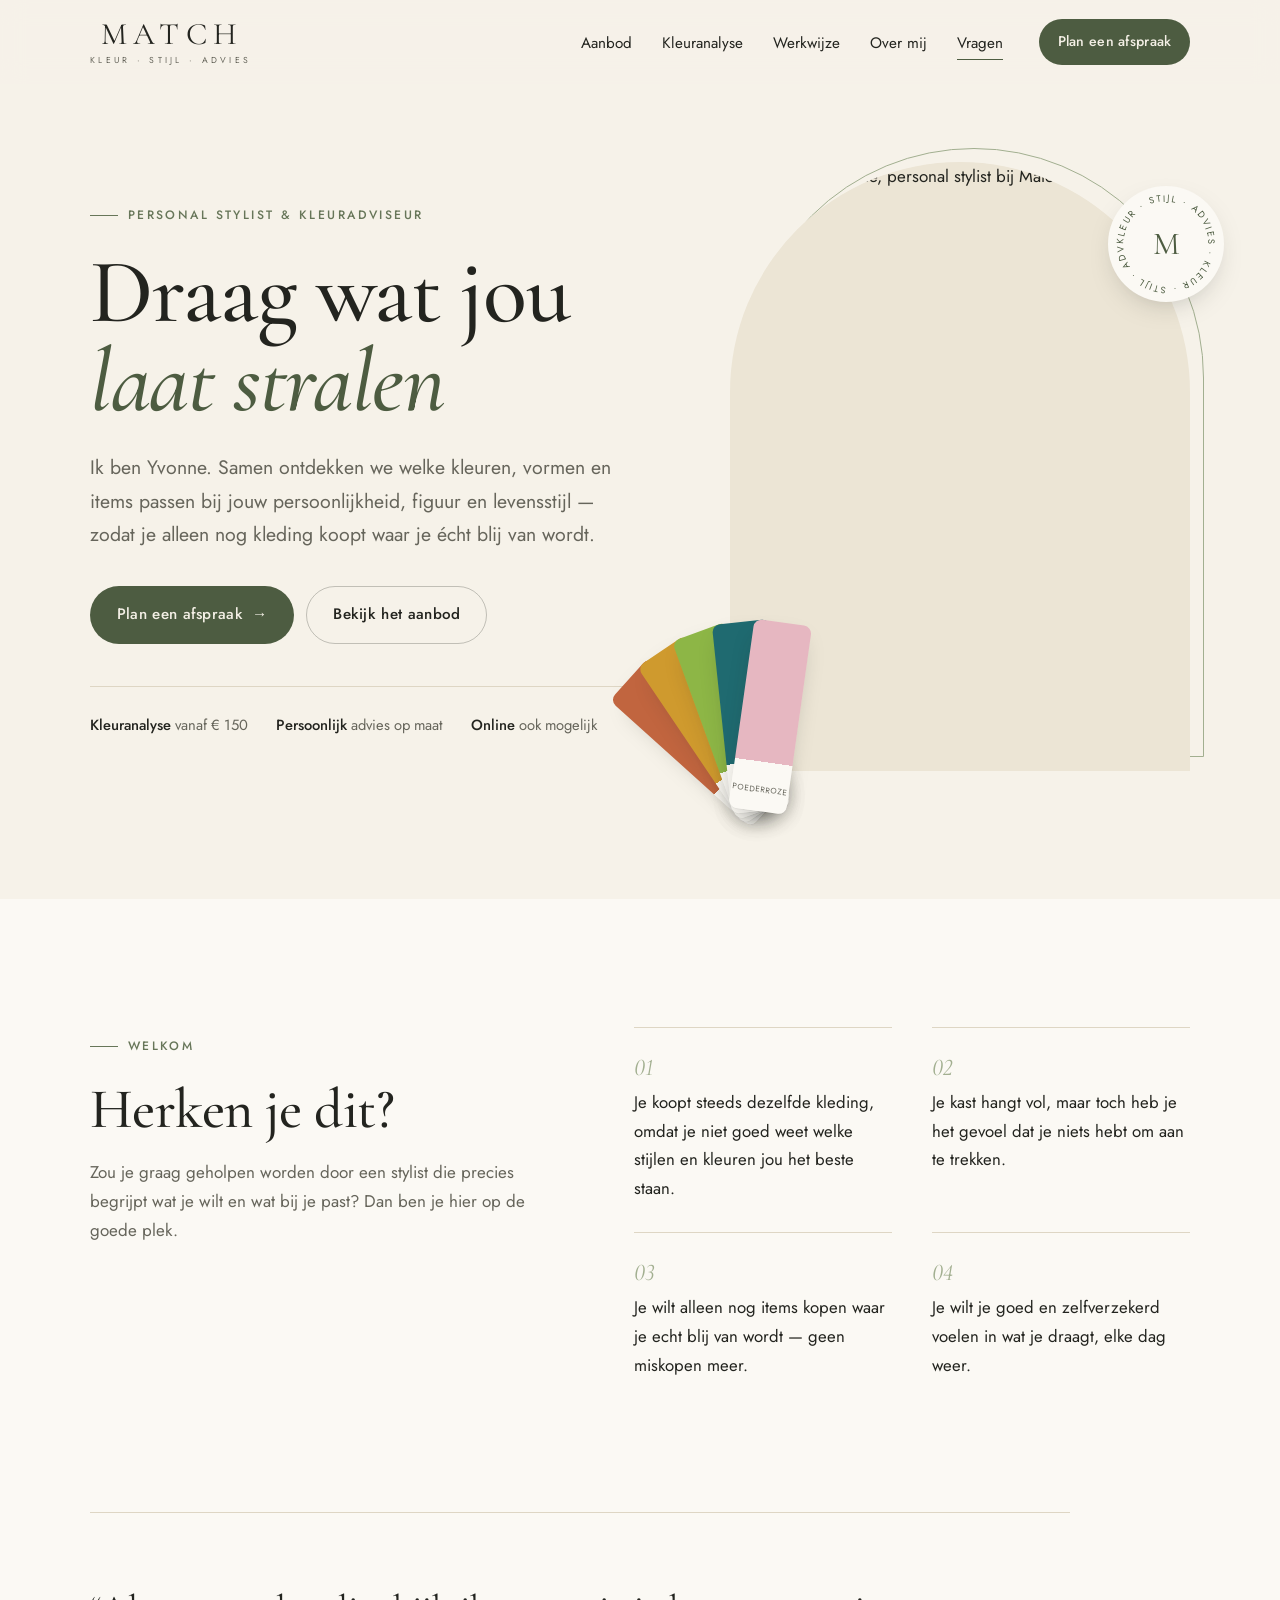
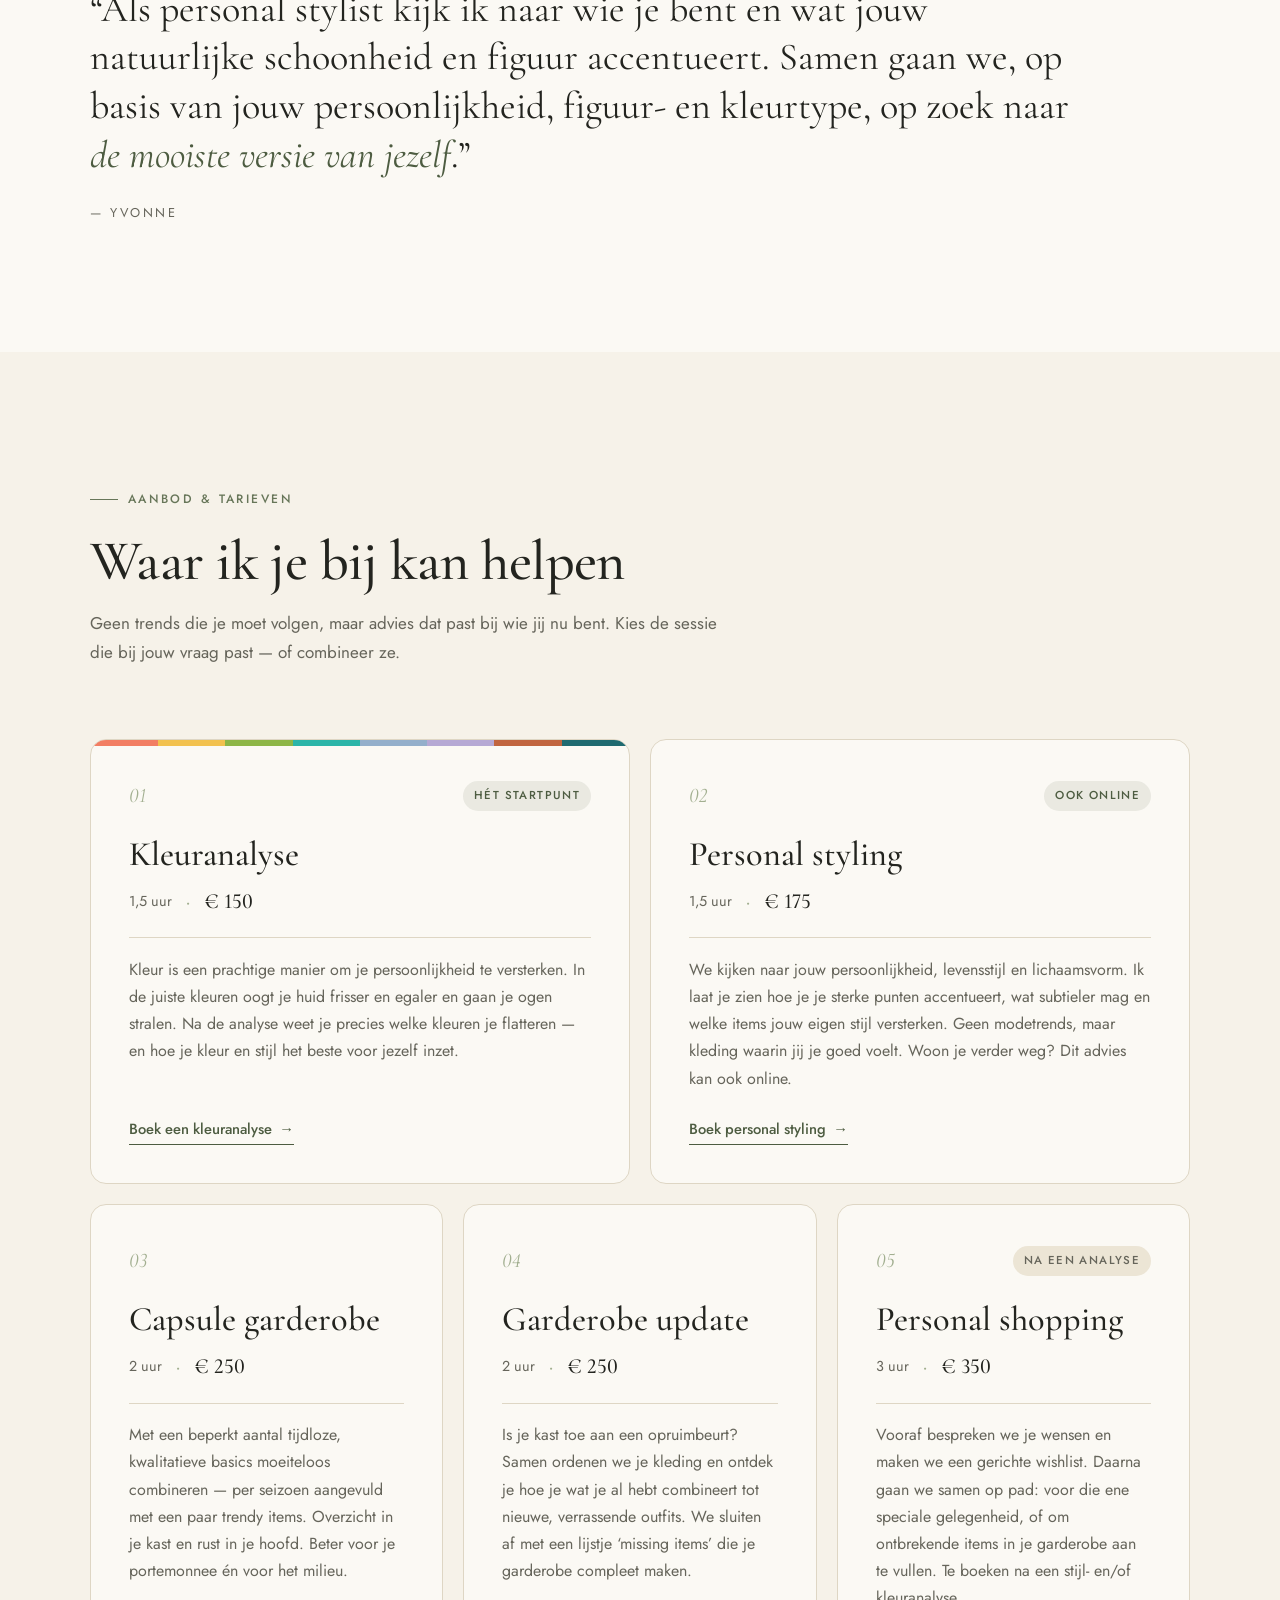
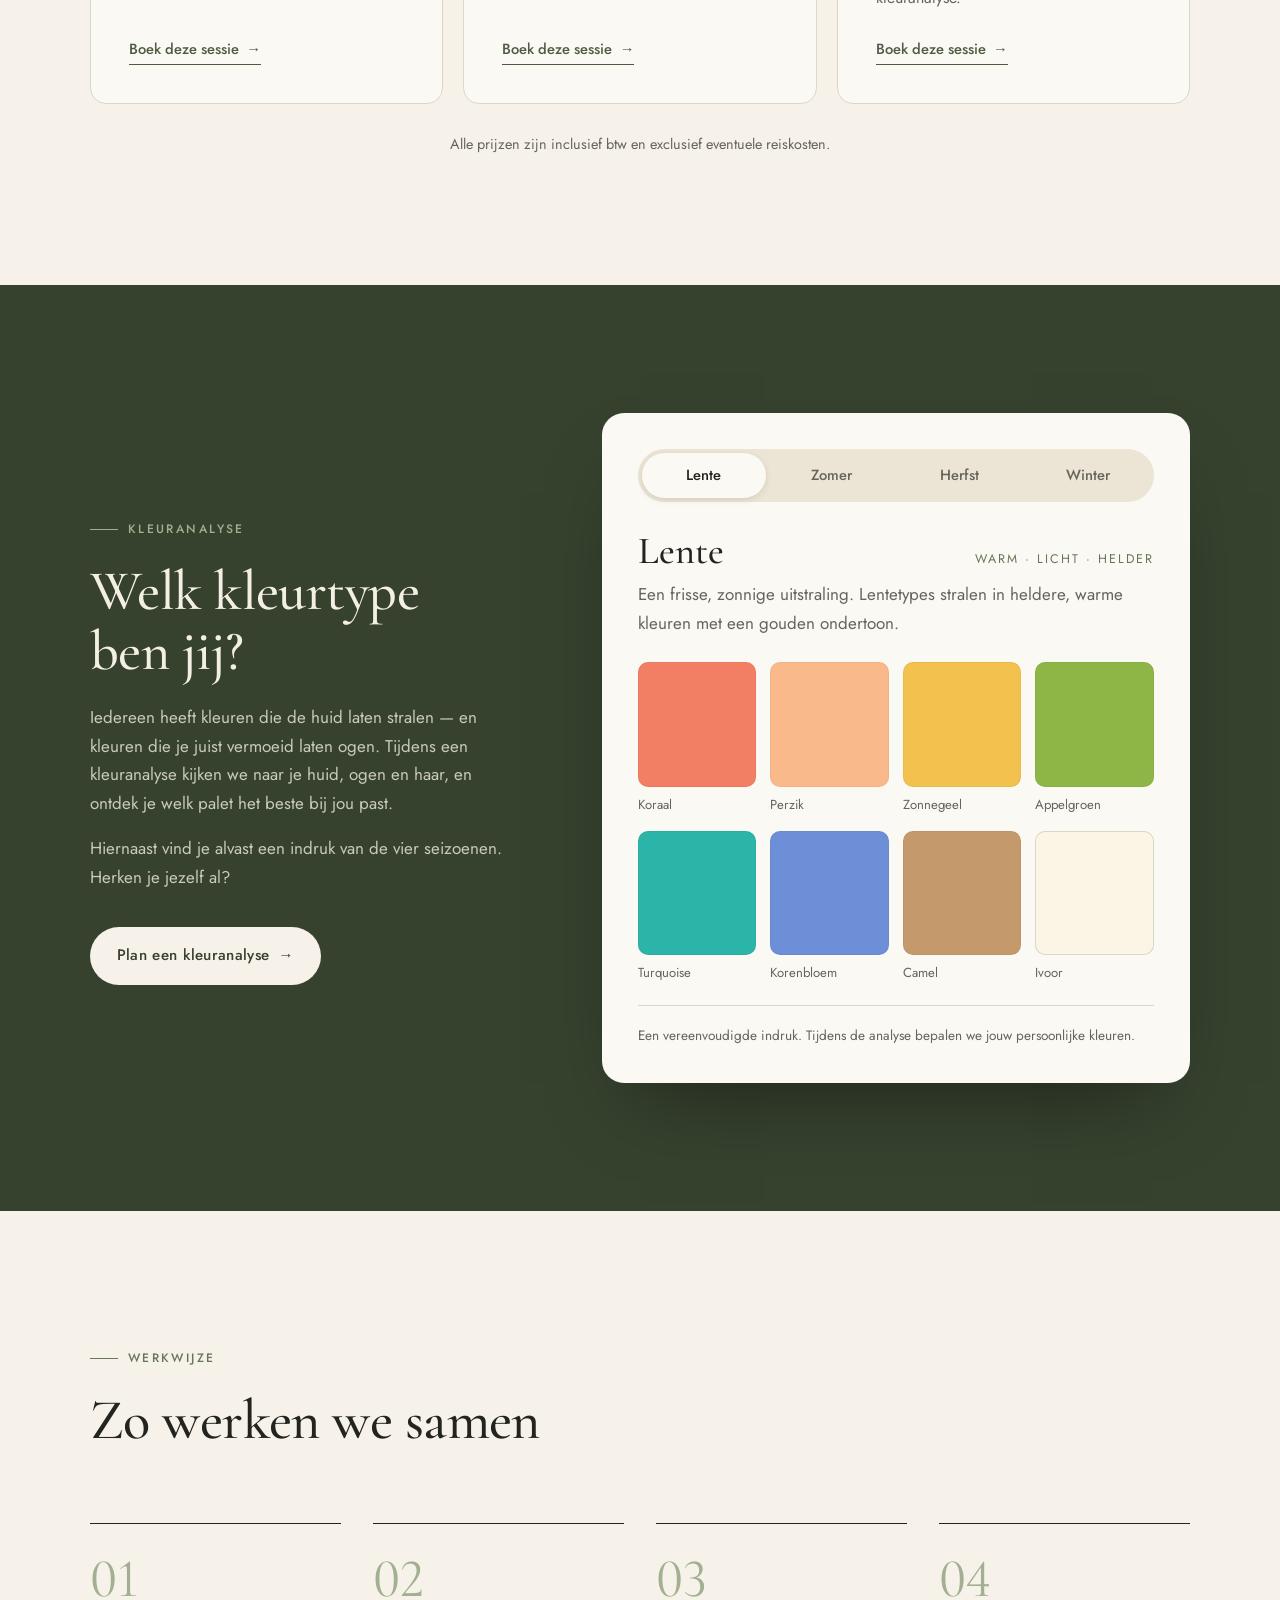
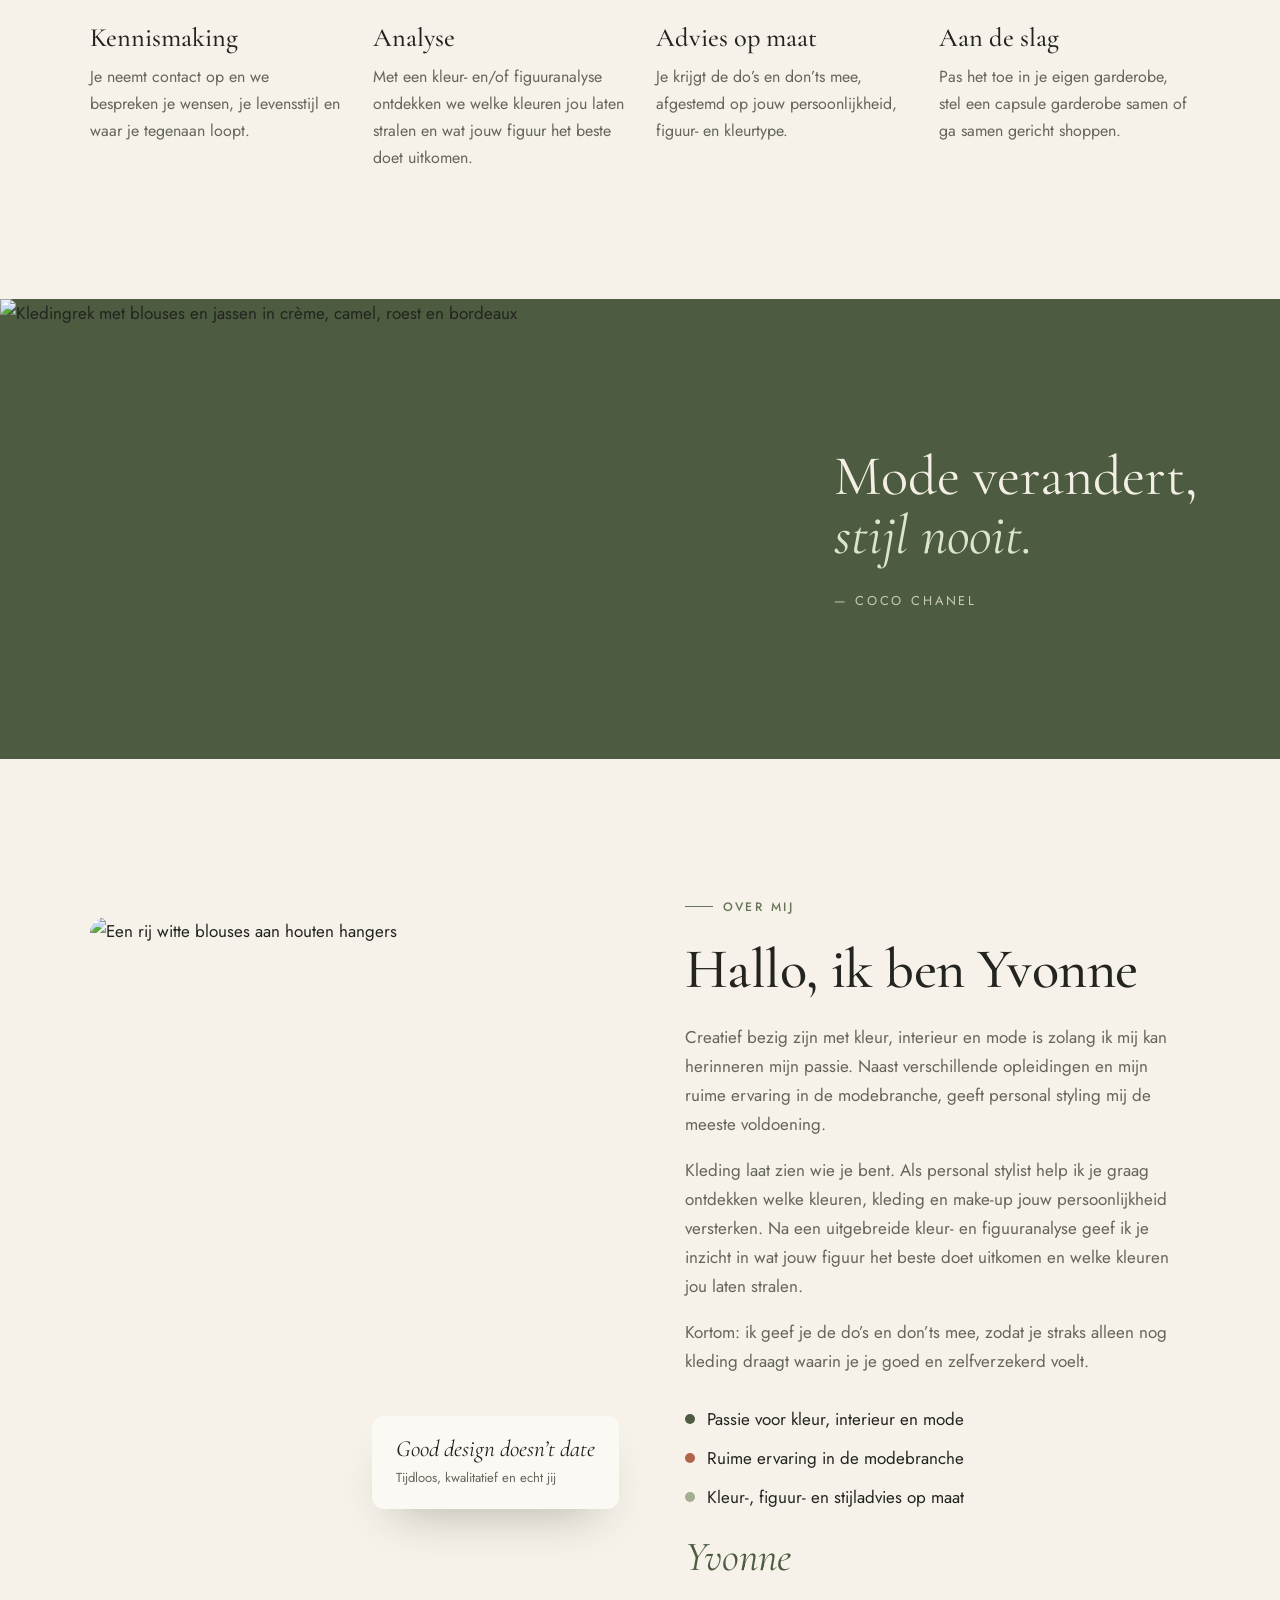
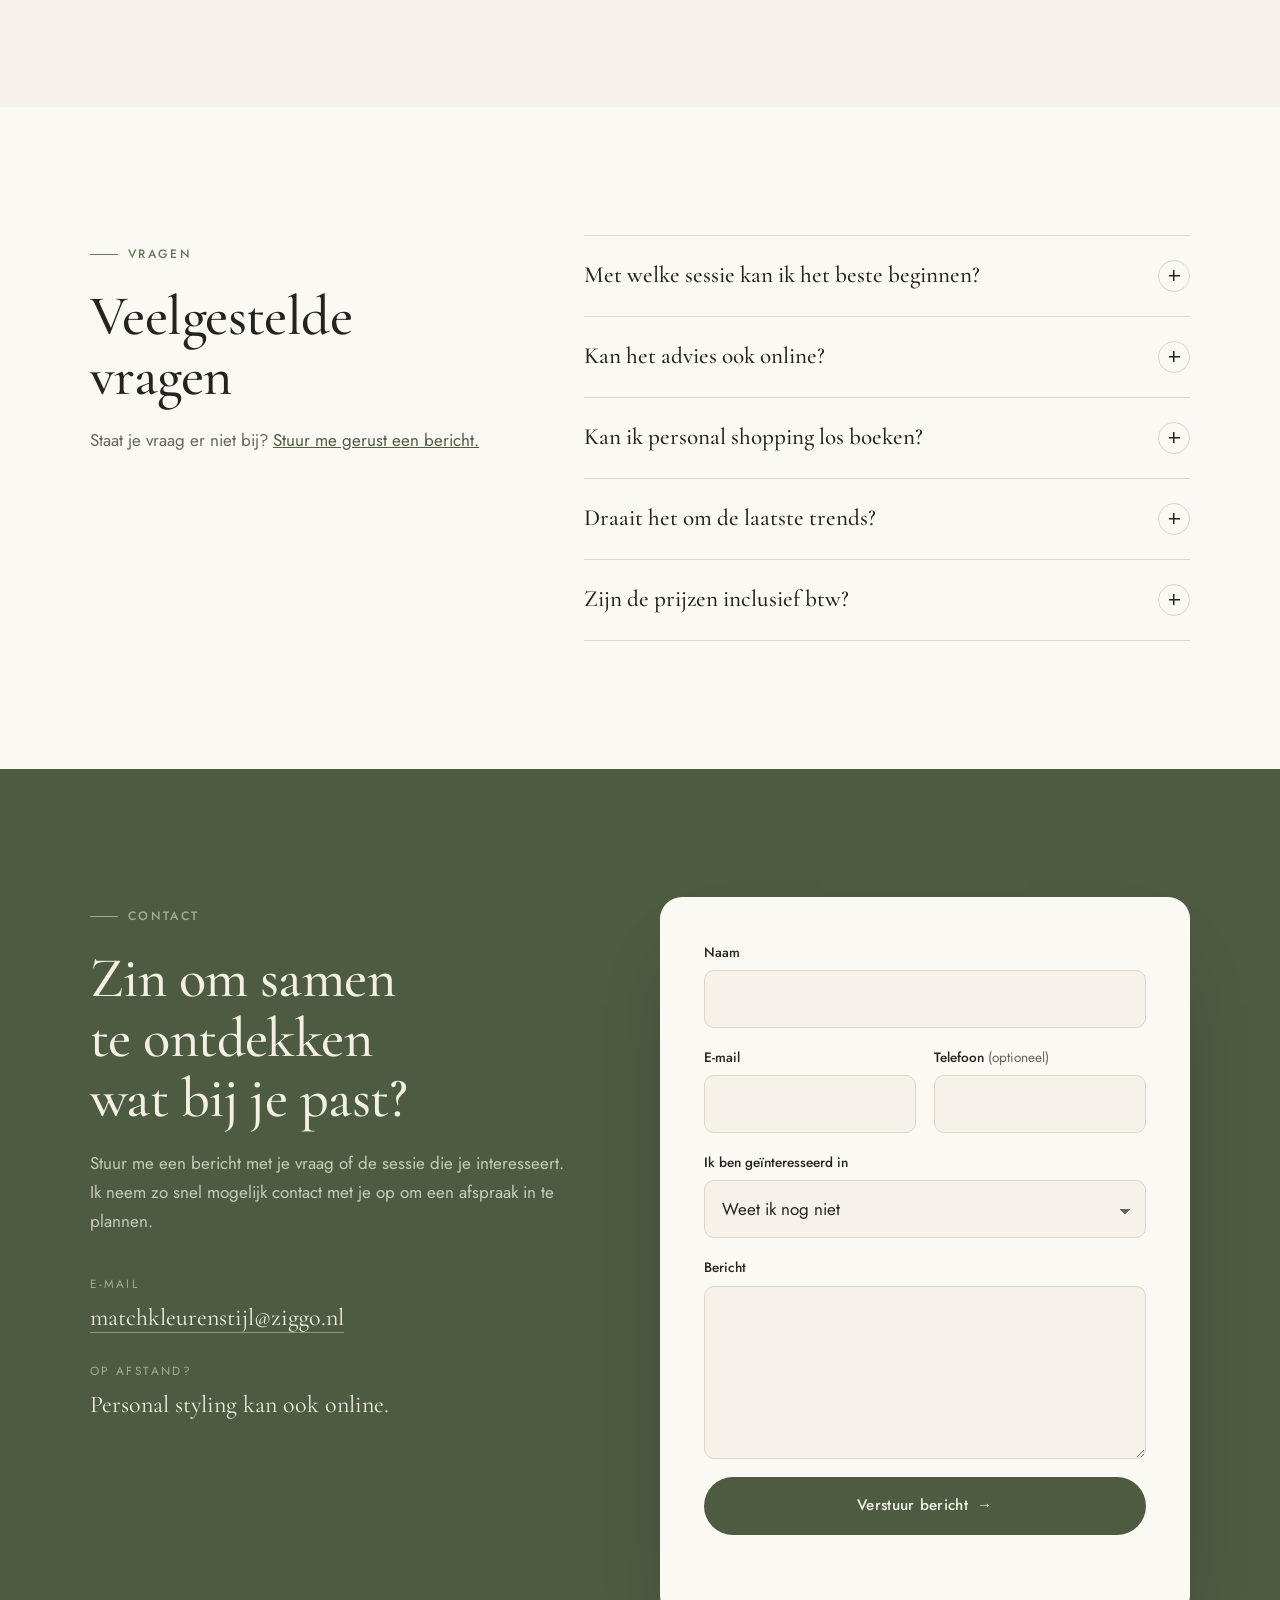
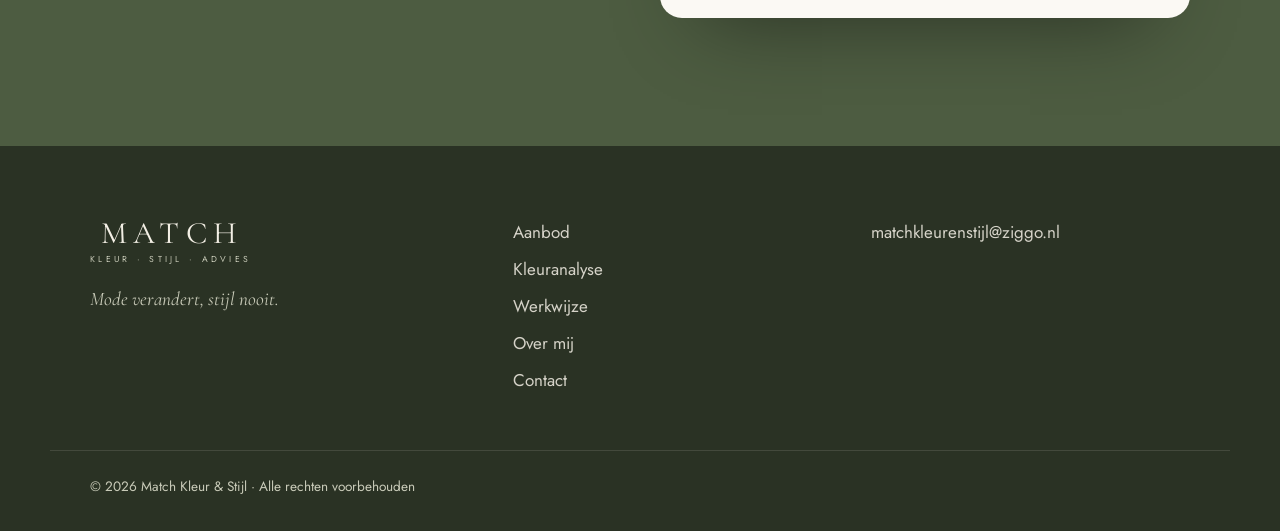
==== commit 897ef9d1: "Replace stretched shoe photo in quote band with clothing-rack photo The original 1920x619 shoe image" ====
--- a/index.html
+++ b/index.html
@@ -341,9 +341,14 @@
     <!-- QUOTE -->
     <section class="quote-band" aria-label="Citaat">
       <div class="quote-img">
-        <img src="https://irp.cdn-website.com/dffe82bb/dms3rep/multi/opt/Augustus+top%21%21%214-1920w.JPG"
-             alt="Slingback pumps met grafisch zwart-wit patroon naast een parelketting en zwarte kwastoorbellen"
-             loading="lazy" width="1920" height="900">
+        <!-- Photo: Priscilla Du Preez on Unsplash (Unsplash License) — unsplash.com/photos/my5cwTzhmNI -->
+        <img src="https://images.unsplash.com/photo-1604882767135-b41fac508fff?auto=format&amp;fit=crop&amp;w=1600&amp;q=75"
+             srcset="https://images.unsplash.com/photo-1604882767135-b41fac508fff?auto=format&amp;fit=crop&amp;w=800&amp;q=75 800w,
+                     https://images.unsplash.com/photo-1604882767135-b41fac508fff?auto=format&amp;fit=crop&amp;w=1200&amp;q=75 1200w,
+                     https://images.unsplash.com/photo-1604882767135-b41fac508fff?auto=format&amp;fit=crop&amp;w=1600&amp;q=75 1600w"
+             sizes="(max-width: 960px) 100vw, 60vw"
+             alt="Kledingrek met blouses en jassen in crème, camel, roest en bordeaux"
+             loading="lazy" width="1600" height="1067">
       </div>
       <figure class="quote-text">
         <blockquote><p>Mode verandert, <em>stijl nooit.</em></p></blockquote>
--- a/assets/css/style.css
+++ b/assets/css/style.css
@@ -400,7 +400,7 @@
 /* ---------- Quote band ---------- */
 .quote-band { display: grid; grid-template-columns: 1.45fr 1fr; min-height: 460px; background: var(--olive); }
 .quote-img { position: relative; overflow: hidden; }
-.quote-img img { position: absolute; inset: 0; width: 100%; height: 100%; object-fit: cover; object-position: 40% 50%; }
+.quote-img img { position: absolute; inset: 0; width: 100%; height: 100%; object-fit: cover; object-position: 50% 45%; }
 .quote-text {
   display: flex; flex-direction: column; justify-content: center;
   padding: clamp(48px, 6vw, 88px);
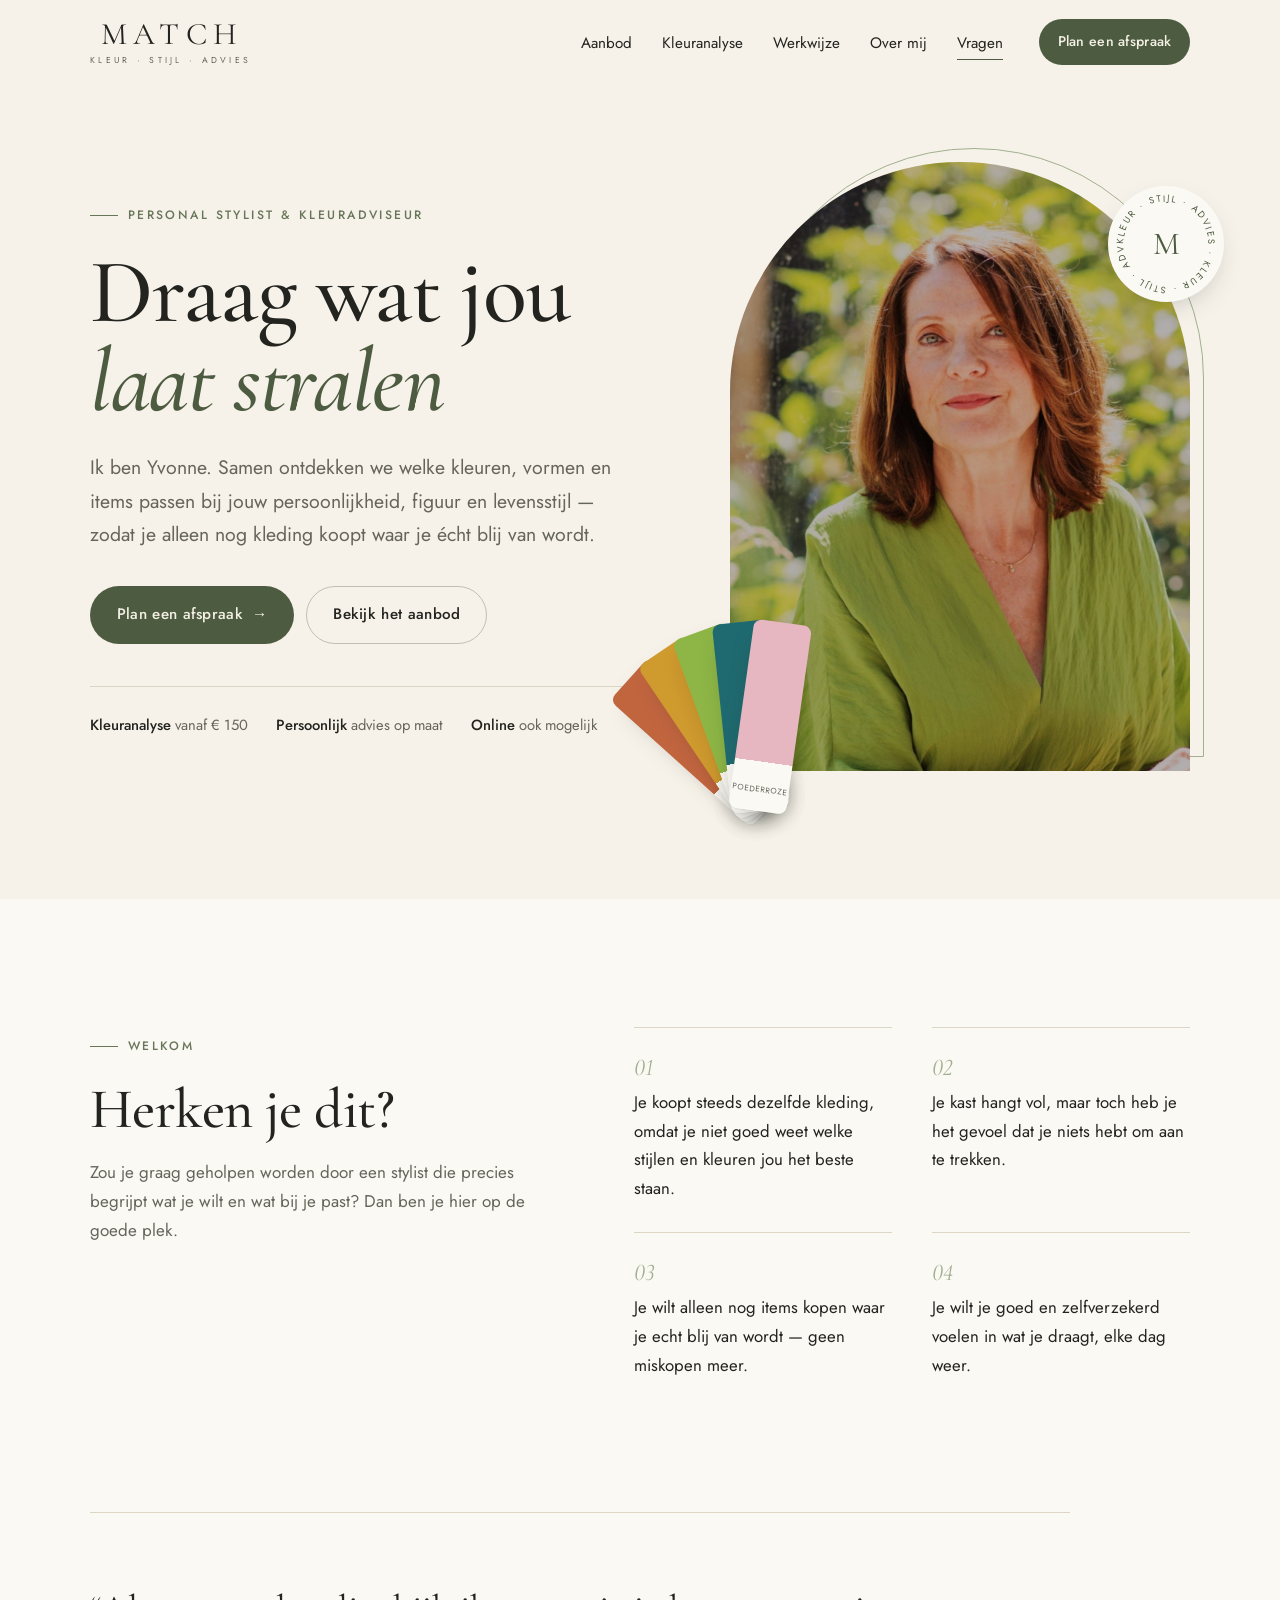
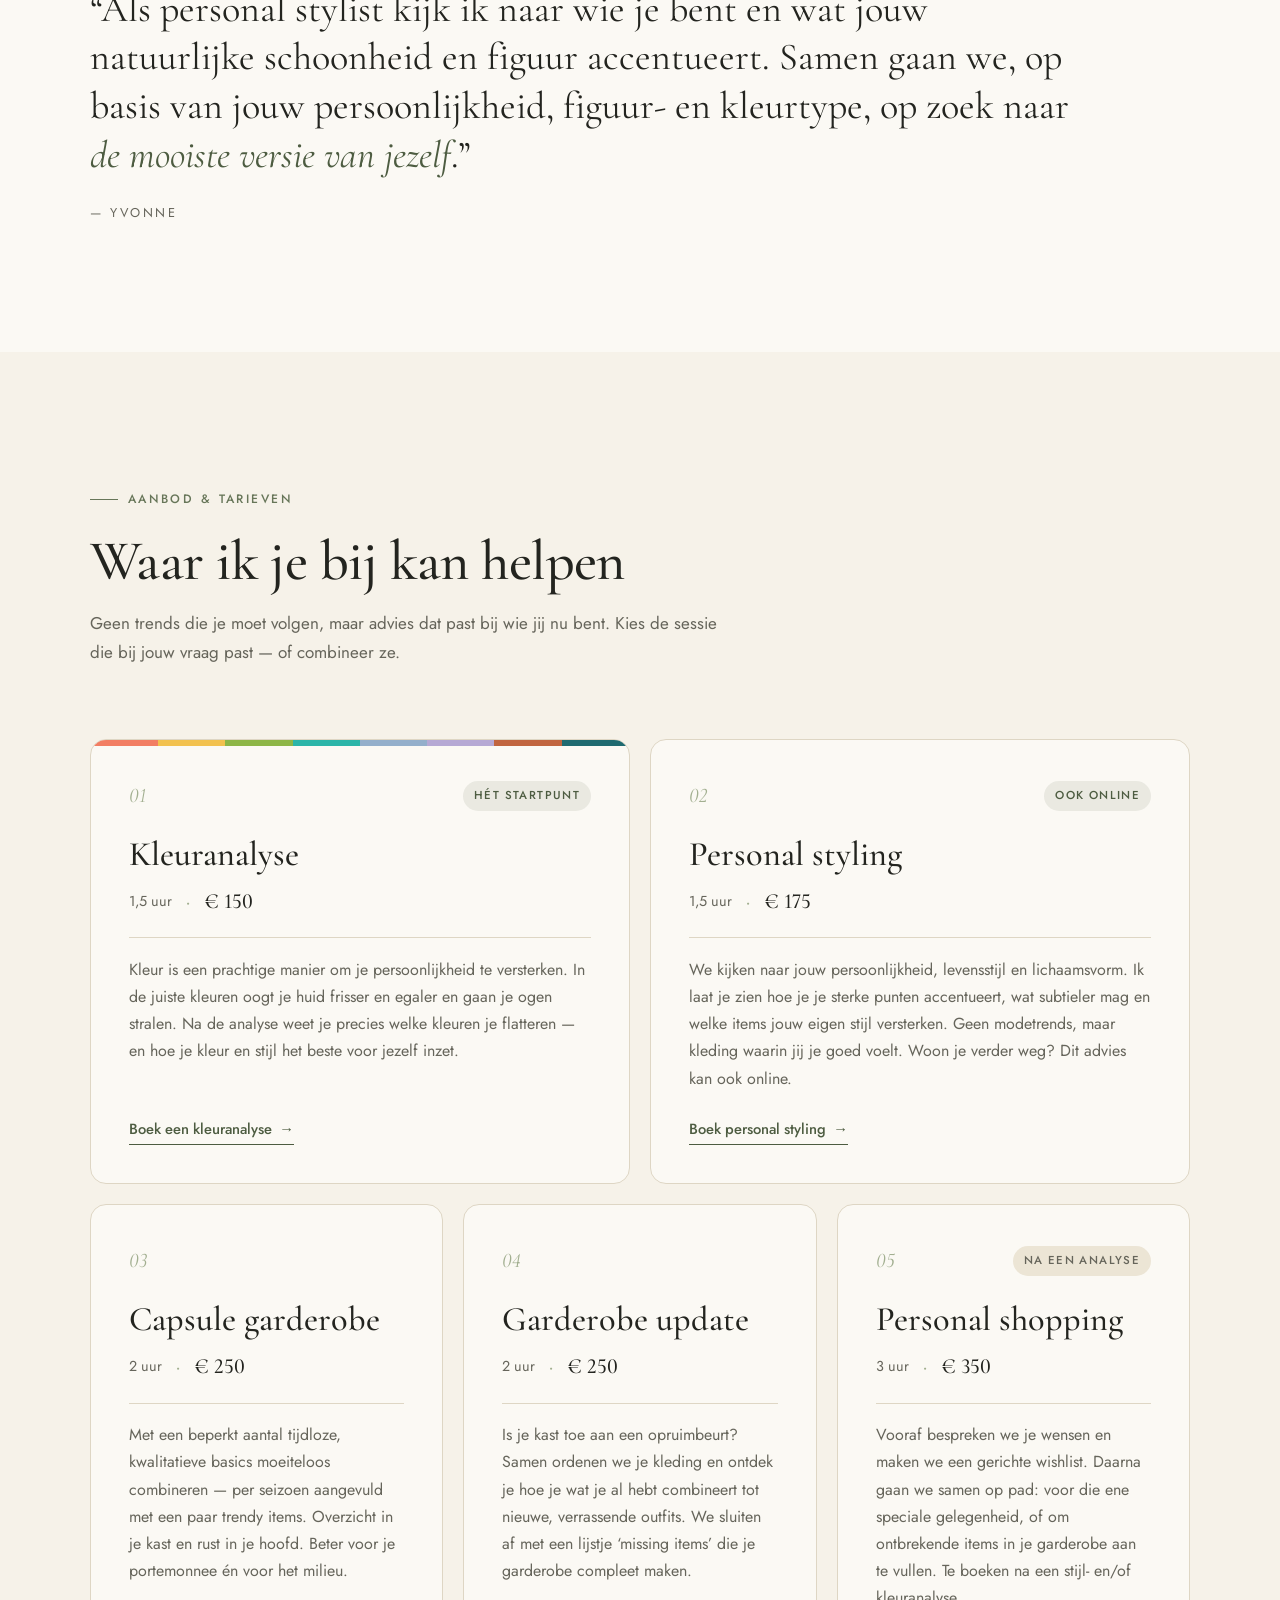
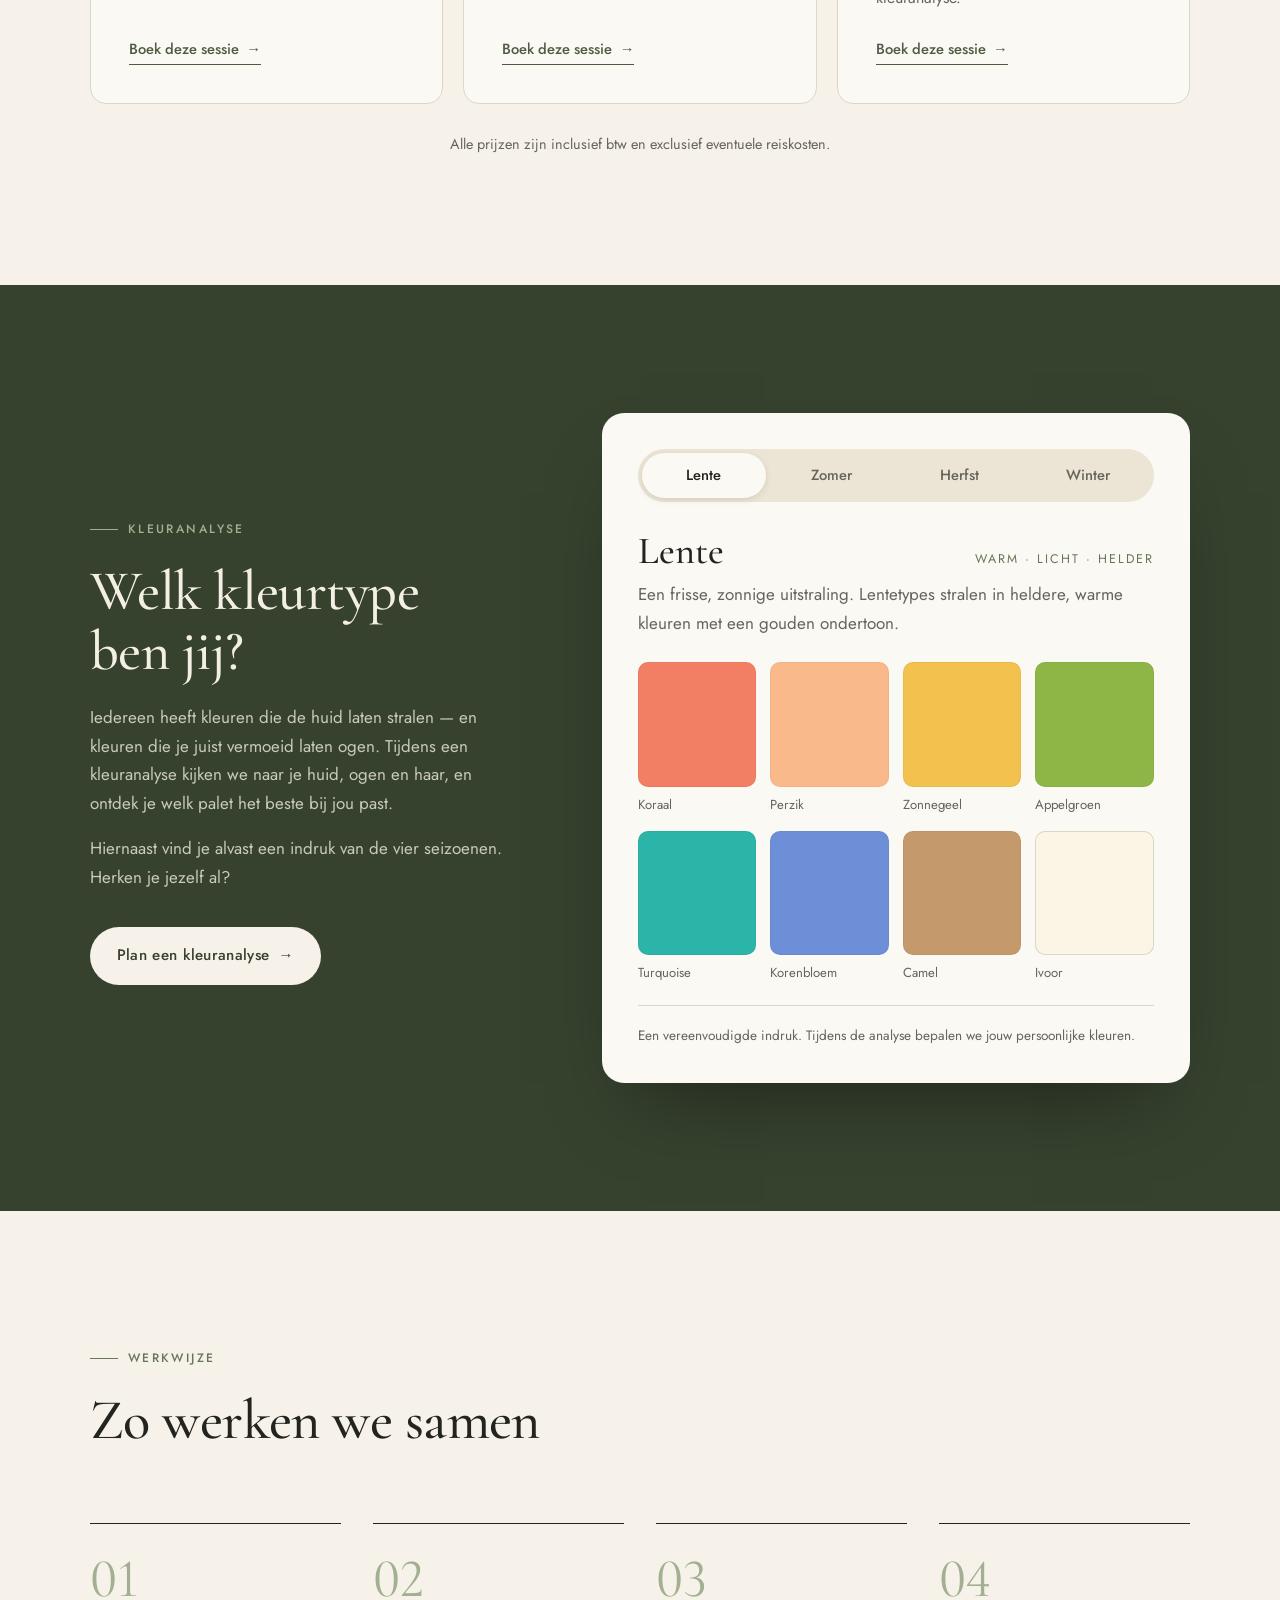
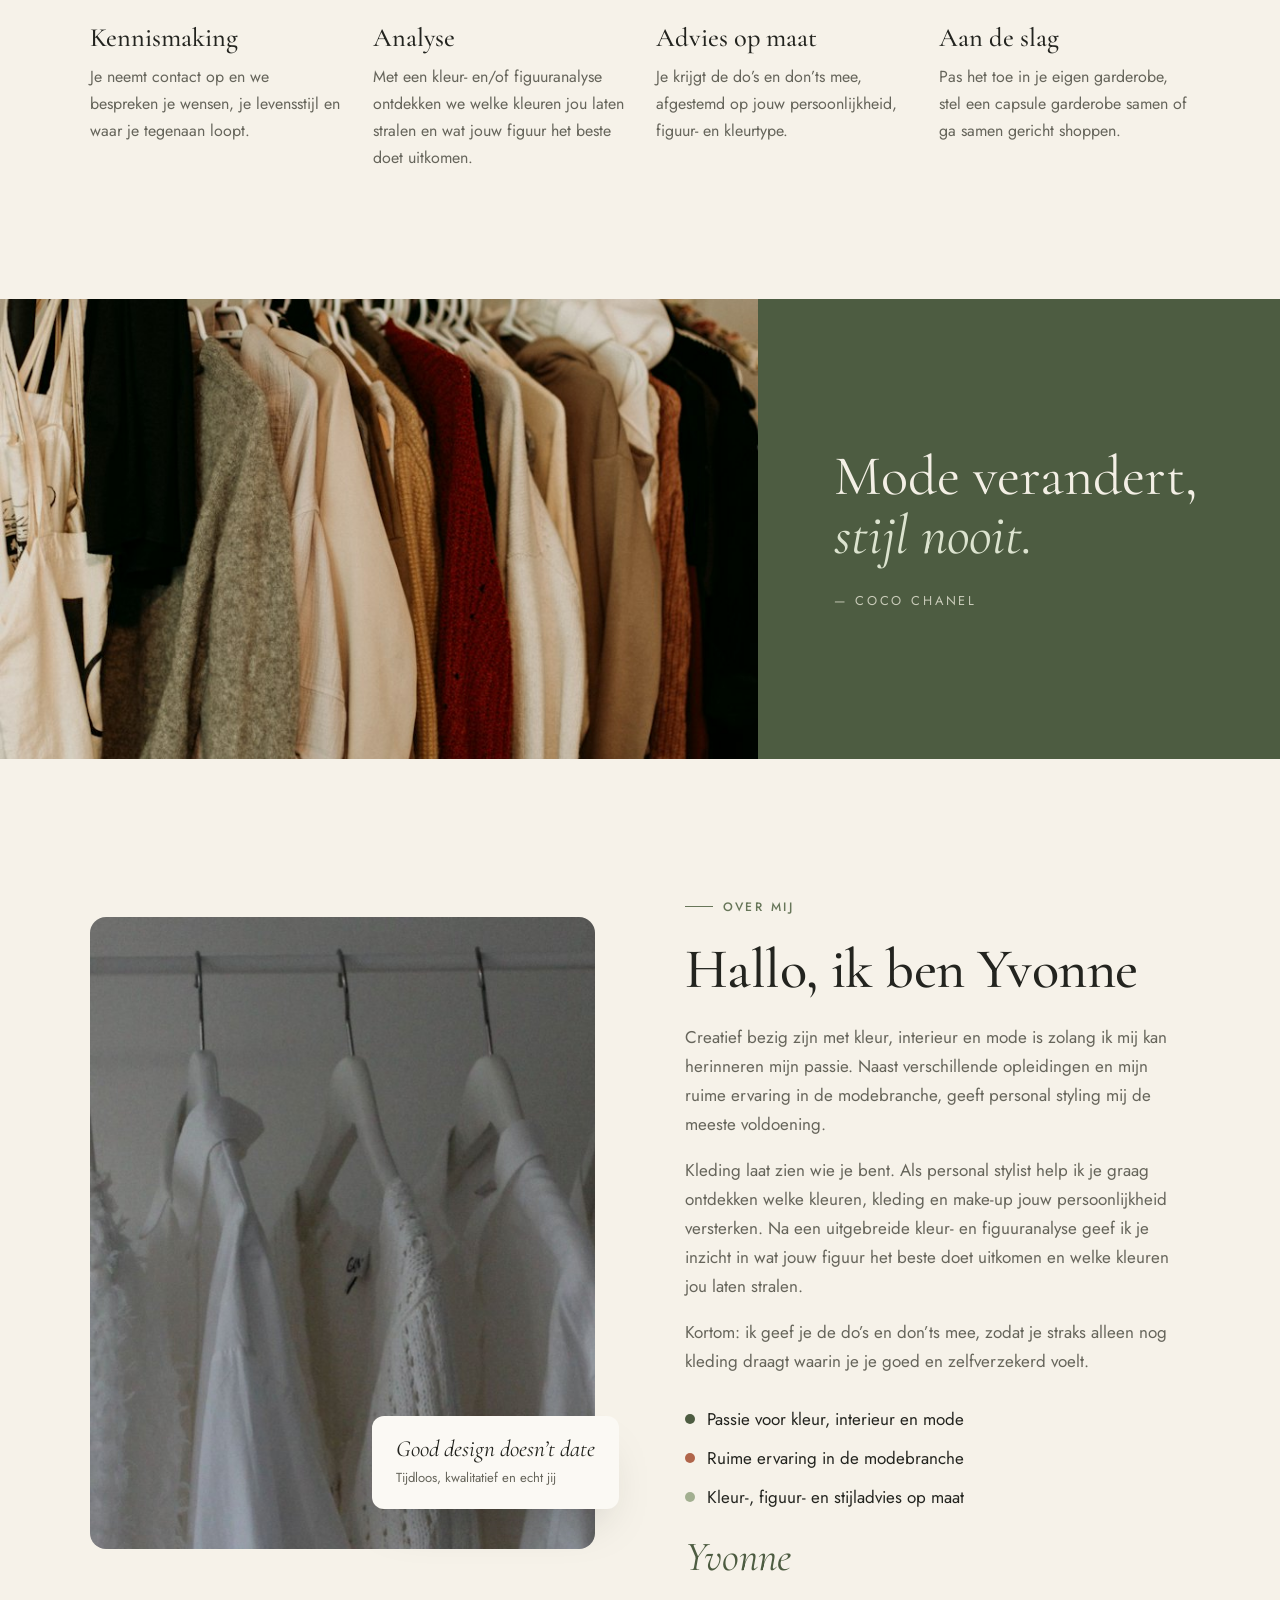
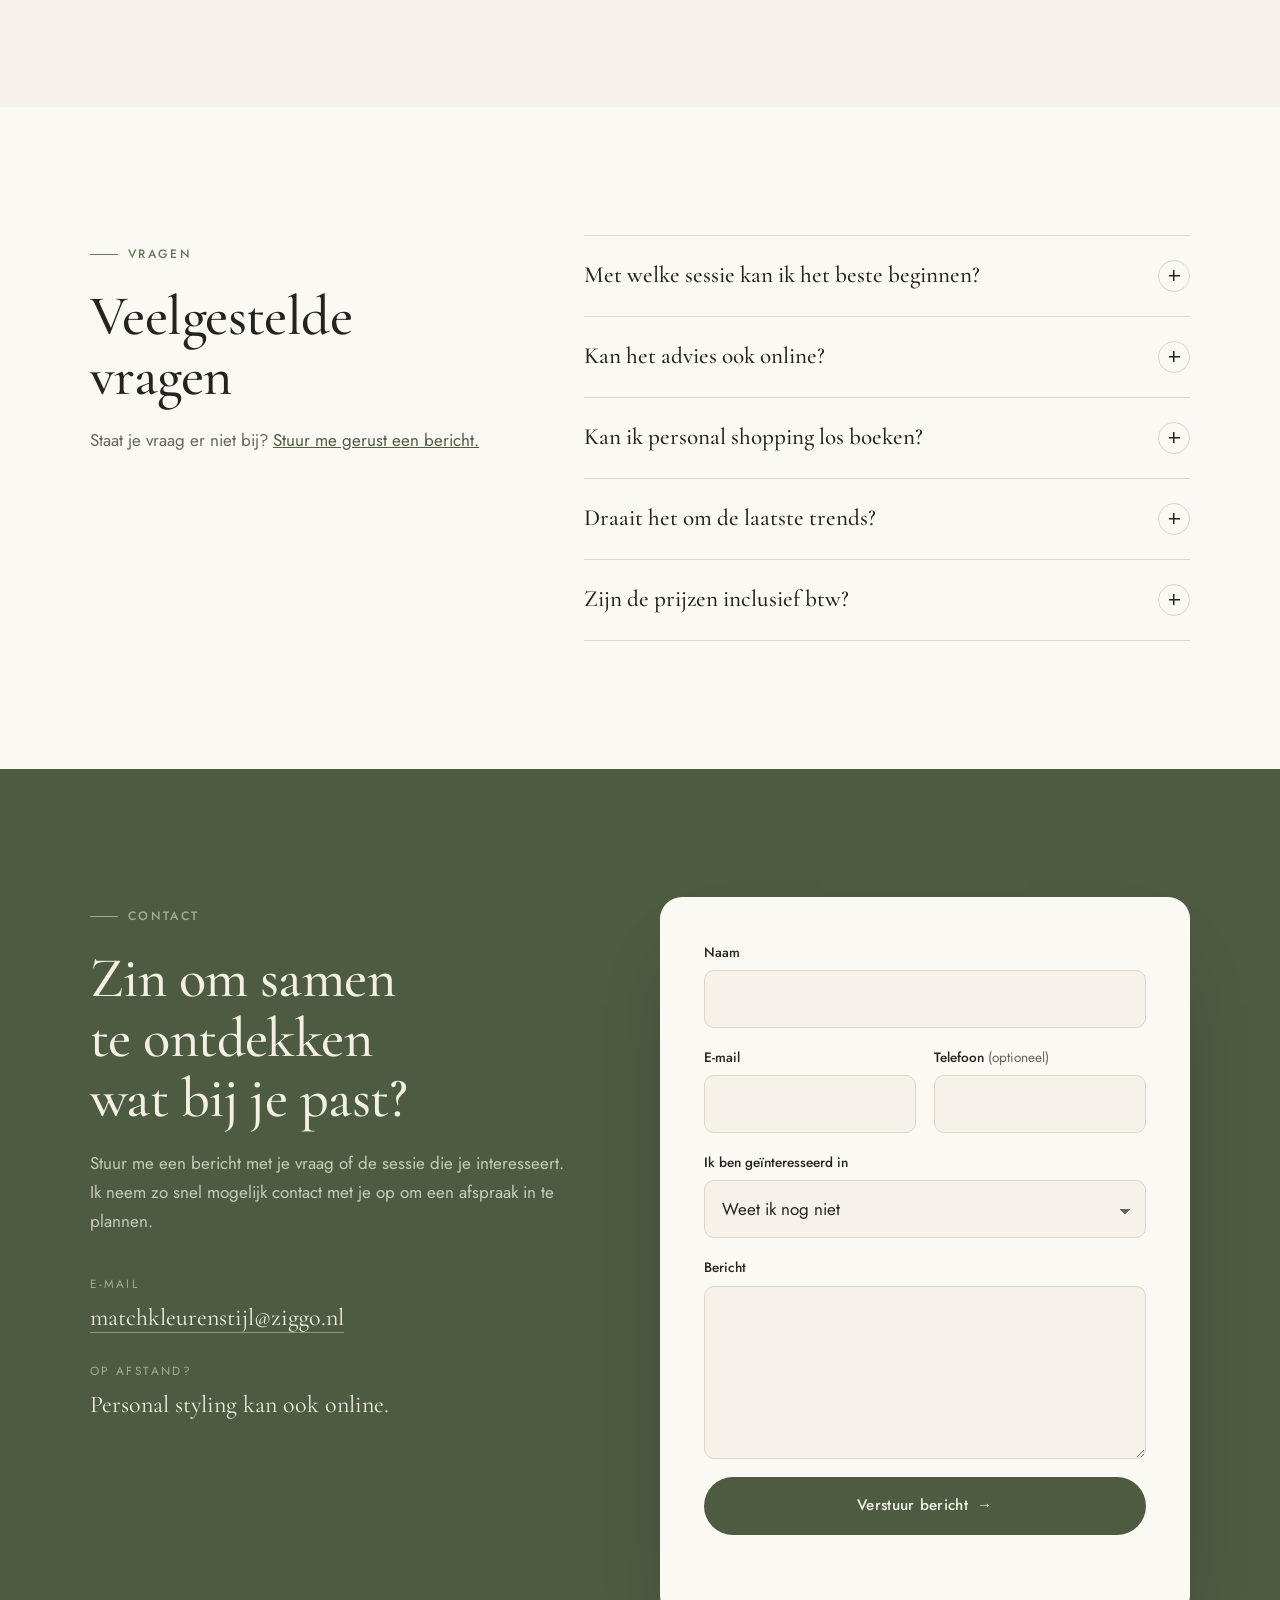
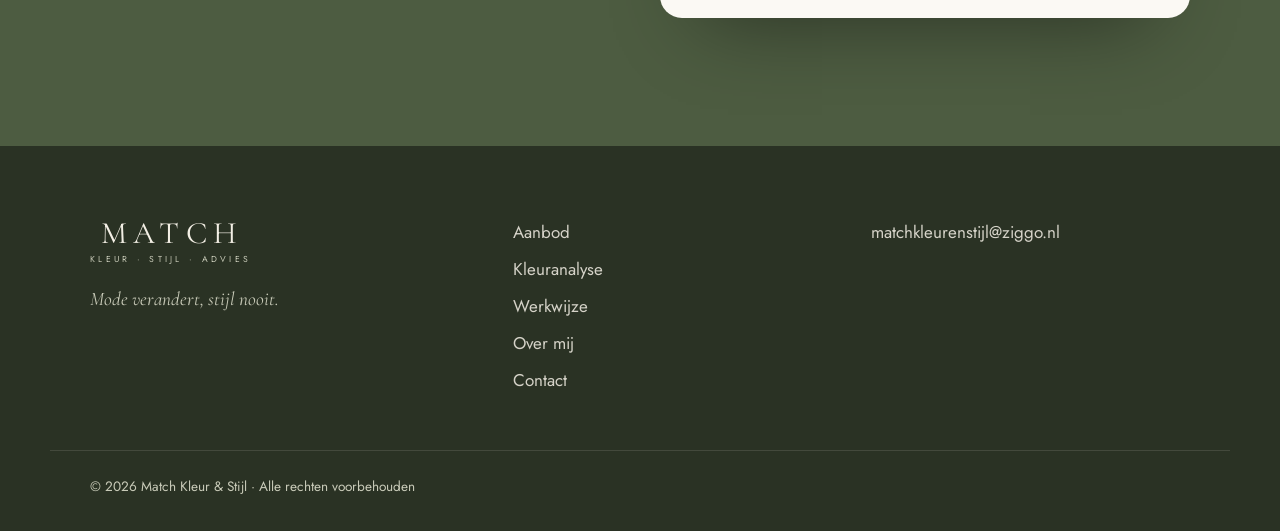
==== commit 924a43b2: "Use Yvonne's current portrait, shrink the blouse photo, drop helper jobs - The July portrait the pag" ====
--- a/index.html
+++ b/index.html
@@ -3,8 +3,6 @@
 <head>
   <meta charset="utf-8">
   <meta name="viewport" content="width=device-width, initial-scale=1">
-  <!-- Preview build: keep out of search engines. Remove this line when the site goes live. -->
-  <meta name="robots" content="noindex, nofollow">
   <title>Match Kleur &amp; Stijl | Kleuranalyse &amp; personal styling door Yvonne</title>
   <meta name="description" content="Persoonlijk kleur- en stijladvies van Yvonne. Kleuranalyse, personal styling, capsule garderobe, garderobe update en personal shopping. Ontdek wat jou laat stralen.">
   <link rel="canonical" href="https://www.matchkleurenstijl.nl/">
@@ -16,14 +14,14 @@
   <meta property="og:title" content="Match Kleur &amp; Stijl — Draag wat jou laat stralen">
   <meta property="og:description" content="Persoonlijk kleur- en stijladvies van Yvonne: kleuranalyse, personal styling, capsule garderobe en personal shopping.">
   <meta property="og:url" content="https://www.matchkleurenstijl.nl/">
-  <meta property="og:image" content="https://irp.cdn-website.com/dffe82bb/dms3rep/multi/opt/Yvonne+web+juli+2026-1920w.jpg">
+  <meta property="og:image" content="https://www.matchkleurenstijl.nl/assets/img/yvonne.jpg">
 
   <link rel="icon" href="data:image/svg+xml,%3Csvg xmlns='http://www.w3.org/2000/svg' viewBox='0 0 64 64'%3E%3Crect width='64' height='64' rx='14' fill='%234D5C41'/%3E%3Ctext x='32' y='44' text-anchor='middle' font-family='Georgia,serif' font-size='34' fill='%23F6F2E9'%3EM%3C/text%3E%3C/svg%3E">
 
   <link rel="preconnect" href="https://fonts.googleapis.com">
   <link rel="preconnect" href="https://fonts.gstatic.com" crossorigin>
   <link rel="stylesheet" href="https://fonts.googleapis.com/css2?family=Cormorant+Garamond:ital,wght@0,400;0,500;0,600;1,400;1,500&family=Jost:wght@300;400;500&display=swap">
-  <link rel="preload" as="image" href="https://irp.cdn-website.com/dffe82bb/dms3rep/multi/opt/Yvonne+web+juli+2026-1920w.jpg">
+  <link rel="preload" as="image" href="assets/img/yvonne.jpg">
   <link rel="stylesheet" href="assets/css/style.css">
 
   <script type="application/ld+json">
@@ -34,7 +32,7 @@
     "description": "Persoonlijk kleur- en stijladvies: kleuranalyse, personal styling, capsule garderobe, garderobe update en personal shopping.",
     "url": "https://www.matchkleurenstijl.nl/",
     "email": "matchkleurenstijl@ziggo.nl",
-    "image": "https://irp.cdn-website.com/dffe82bb/dms3rep/multi/opt/Yvonne+web+juli+2026-1920w.jpg",
+    "image": "https://www.matchkleurenstijl.nl/assets/img/yvonne.jpg",
     "priceRange": "€150 – €350",
     "founder": { "@type": "Person", "name": "Yvonne" },
     "areaServed": "NL",
@@ -106,9 +104,9 @@
 
         <div class="hero-visual reveal">
           <figure class="arch">
-            <img src="https://irp.cdn-website.com/dffe82bb/dms3rep/multi/opt/Yvonne+web+juli+2026-1920w.jpg"
+            <img src="assets/img/yvonne.jpg"
                  alt="Portret van Yvonne, personal stylist bij Match Kleur &amp; Stijl"
-                 width="1365" height="1898" fetchpriority="high">
+                 width="1692" height="2491" fetchpriority="high">
           </figure>
 
           <div class="fan" aria-hidden="true">
@@ -342,10 +340,10 @@
     <section class="quote-band" aria-label="Citaat">
       <div class="quote-img">
         <!-- Photo: Priscilla Du Preez on Unsplash (Unsplash License) — unsplash.com/photos/my5cwTzhmNI -->
-        <img src="https://images.unsplash.com/photo-1604882767135-b41fac508fff?auto=format&amp;fit=crop&amp;w=1600&amp;q=75"
-             srcset="https://images.unsplash.com/photo-1604882767135-b41fac508fff?auto=format&amp;fit=crop&amp;w=800&amp;q=75 800w,
-                     https://images.unsplash.com/photo-1604882767135-b41fac508fff?auto=format&amp;fit=crop&amp;w=1200&amp;q=75 1200w,
-                     https://images.unsplash.com/photo-1604882767135-b41fac508fff?auto=format&amp;fit=crop&amp;w=1600&amp;q=75 1600w"
+        <img src="assets/img/kledingrek-1600.jpg"
+             srcset="assets/img/kledingrek-800.jpg 800w,
+                     assets/img/kledingrek-1200.jpg 1200w,
+                     assets/img/kledingrek-1600.jpg 1600w"
              sizes="(max-width: 960px) 100vw, 60vw"
              alt="Kledingrek met blouses en jassen in crème, camel, roest en bordeaux"
              loading="lazy" width="1600" height="1067">
@@ -360,7 +358,7 @@
     <section class="section about" id="over" aria-labelledby="over-title">
       <div class="container about-grid">
         <div class="about-visual reveal">
-          <img src="https://irp.cdn-website.com/dffe82bb/dms3rep/multi/opt/Supermooi-wit-juli-2026-1280w.png"
+          <img src="assets/img/witte-blouses.jpg"
                alt="Een rij witte blouses aan houten hangers"
                loading="lazy" width="1280" height="720">
           <div class="about-card">
@@ -498,6 +496,7 @@
     </div>
     <div class="container footer-bottom">
       <p>© <span id="year">2026</span> Match Kleur &amp; Stijl · Alle rechten voorbehouden</p>
+      <!-- KvK-nummer (verplicht op de website), bijvoorbeeld: <p>KvK 12345678</p> -->
     </div>
   </footer>
 
